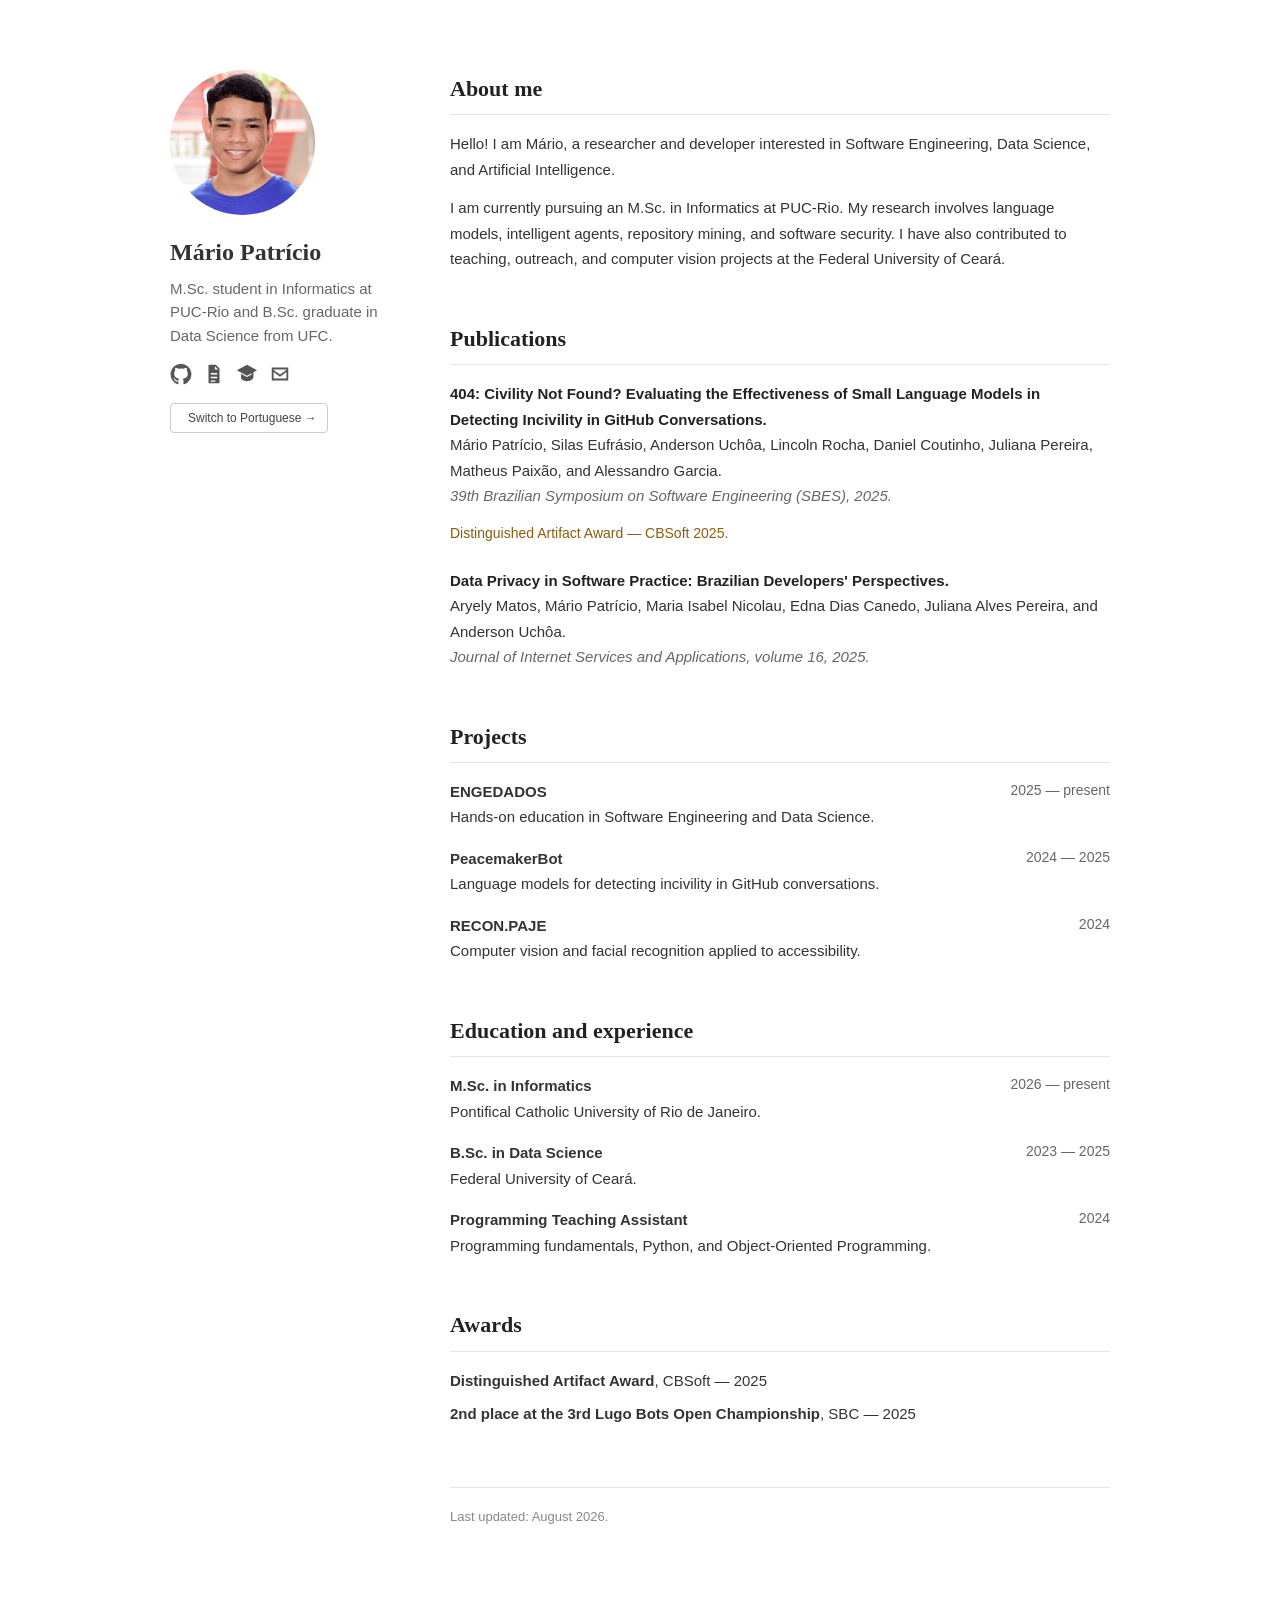
==== en/index.html @ 9e2ba88b "add personal website" ====
<!doctype html><html lang="en"><head><meta charset="UTF-8"><meta name="viewport" content="width=device-width,initial-scale=1"><meta name="description" content="Academic page of Mário Patrício — Software Engineering, Data Science, and Artificial Intelligence."><meta property="og:title" content="Mário Patrício"><meta property="og:description" content="Research in Software Engineering, Data Science, and Artificial Intelligence."><meta property="og:type" content="website"><meta property="og:image" content="https://avatars.githubusercontent.com/u/122322631?v=4"><title>Mário Patrício</title><link rel="stylesheet" href="../styles.css"></head><body>
<a class="skip-link" href="#content">Skip to content</a><div class="page"><aside class="profile"><img src="https://avatars.githubusercontent.com/u/122322631?v=4" alt="Mário Patrício"><h1>Mário Patrício</h1><p>M.Sc. student in Informatics at PUC-Rio and B.Sc. graduate in Data Science from UFC.</p>
<nav class="social-links" aria-label="Contact and profiles"><a href="https://github.com/MarioJOP" target="_blank" rel="noreferrer" title="GitHub" aria-label="GitHub"><svg viewBox="0 0 24 24" aria-hidden="true"><path d="M12 .7a11.5 11.5 0 0 0-3.6 22.4c.6.1.8-.2.8-.6v-2.2c-3.3.7-4-1.4-4-1.4-.5-1.4-1.3-1.7-1.3-1.7-1.1-.7.1-.7.1-.7 1.2.1 1.8 1.2 1.8 1.2 1.1 1.8 2.8 1.3 3.5 1 .1-.8.4-1.3.8-1.6-2.7-.3-5.5-1.3-5.5-5.7 0-1.3.5-2.3 1.2-3.1-.1-.3-.5-1.6.1-3.1 0 0 1-.3 3.2 1.2a11 11 0 0 1 5.8 0c2.2-1.5 3.2-1.2 3.2-1.2.6 1.5.2 2.8.1 3.1.8.8 1.2 1.8 1.2 3.1 0 4.4-2.8 5.4-5.5 5.7.4.4.8 1.1.8 2.2v3.2c0 .4.2.7.8.6A11.5 11.5 0 0 0 12 .7Z"/></svg></a><a href="http://lattes.cnpq.br/2227344571389690" target="_blank" rel="noreferrer" title="Lattes CV" aria-label="Lattes CV"><svg viewBox="0 0 24 24" aria-hidden="true"><path d="M6 2h8l4 4v16H6V2Zm7 1.5V7h3.5L13 3.5ZM8.5 11v1.5h7V11h-7Zm0 4v1.5h7V15h-7Zm0 4v1.5h5V19h-5Z"/></svg></a><a href="https://scholar.google.com.br/citations?user=o0-w3YAAAAAJ&amp;hl=en" target="_blank" rel="noreferrer" title="Google Scholar" aria-label="Google Scholar"><svg viewBox="0 0 24 24" aria-hidden="true"><path d="m12 2 11 6-4 2.2V16h-2v-4.7L12 14 1 8l11-6Zm-6.5 9.8L12 15.3l6.5-3.5V17c-1.7 2-3.9 3-6.5 3s-4.8-1-6.5-3v-5.2Z"/></svg></a><a href="mailto:mariopatricio599@gmail.com" title="Email" aria-label="Send email"><svg viewBox="0 0 24 24" aria-hidden="true"><path d="M3 5h18v14H3V5Zm2 2v.5l7 5 7-5V7H5Zm14 10V9.9l-7 5-7-5V17h14Z"/></svg></a></nav><a class="language" href="../index.html" lang="pt-BR">Versão em português</a></aside>
<main id="content"><section><h2>About me</h2><p>Hello! I am Mário, a researcher and developer interested in Software Engineering, Data Science, and Artificial Intelligence.</p><p>I am currently pursuing an M.Sc. in Informatics at PUC-Rio. My research involves language models, intelligent agents, repository mining, and software security. I have also contributed to teaching, outreach, and computer vision projects at the Federal University of Ceará.</p></section>
<section><h2>Publications</h2><article class="item"><p><strong>404: Civility Not Found? Evaluating the Effectiveness of Small Language Models in Detecting Incivility in GitHub Conversations.</strong><br>Mário Patrício, Silas Eufrásio, Anderson Uchôa, Lincoln Rocha, Daniel Coutinho, Juliana Pereira, Matheus Paixão, and Alessandro Garcia.<br><em>39th Brazilian Symposium on Software Engineering (SBES), 2025.</em></p><p class="note">Distinguished Artifact Award — CBSoft 2025.</p></article><article class="item"><p><strong>Data Privacy in Software Practice: Brazilian Developers' Perspectives.</strong><br>Aryely Matos, Mário Patrício, Maria Isabel Nicolau, Edna Dias Canedo, Juliana Alves Pereira, and Anderson Uchôa.<br><em>Journal of Internet Services and Applications, volume 16, 2025.</em></p></article></section>
<section><h2>Projects</h2><ul class="entries"><li><strong>ENGEDADOS</strong> <span>2025 — present</span><br>Hands-on education in Software Engineering and Data Science.</li><li><strong>PeacemakerBot</strong> <span>2024 — 2025</span><br>Language models for detecting incivility in GitHub conversations.</li><li><strong>RECON.PAJE</strong> <span>2024</span><br>Computer vision and facial recognition applied to accessibility.</li></ul></section>
<section><h2>Education and experience</h2><ul class="entries"><li><strong>M.Sc. in Informatics</strong> <span>2026 — present</span><br>Pontifical Catholic University of Rio de Janeiro.</li><li><strong>B.Sc. in Data Science</strong> <span>2023 — 2025</span><br>Federal University of Ceará.</li><li><strong>Programming Teaching Assistant</strong> <span>2024</span><br>Programming fundamentals, Python, and Object-Oriented Programming.</li></ul></section><section><h2>Awards</h2><ul class="entries compact"><li><strong>Distinguished Artifact Award</strong>, CBSoft — 2025</li><li><strong>2nd place at the 3rd Lugo Bots Open Championship</strong>, SBC — 2025</li></ul></section><footer>Last updated: August 2026.</footer></main></div></body></html>
---- styles.css ----
:root{--text:#333;--muted:#666;--line:#e5e5e5;--link:#276999}*{box-sizing:border-box}body{margin:0;background:#fff;color:var(--text);font-family:-apple-system,BlinkMacSystemFont,"Segoe UI",Arial,sans-serif;font-size:15px;line-height:1.7}a{color:var(--link);text-decoration:none}a:hover{text-decoration:underline}.skip-link{position:absolute;left:-9999px}.skip-link:focus{left:1rem;top:1rem;background:#fff;padding:.5rem}.page{width:min(940px,calc(100% - 40px));margin:70px auto;display:grid;grid-template-columns:210px 1fr;gap:70px;align-items:start}.profile{position:sticky;top:50px}.profile>img{content:url("data/JER_8823_corte.jpg");display:block;width:145px;height:145px;border-radius:50%;object-fit:cover;margin-bottom:22px}.profile h1{margin:0 0 10px;font-family:Georgia,"Times New Roman",serif;font-size:24px;line-height:1.25}.profile p{color:var(--muted);line-height:1.55;margin:0 0 16px}.social-links{display:flex;align-items:center;gap:11px}.social-links a{display:inline-flex;width:22px;height:22px;color:#555}.social-links a:hover{color:var(--link);text-decoration:none}.social-links svg{width:100%;height:100%;fill:currentColor}.language{display:inline-flex;align-items:center;gap:7px;margin-top:18px;padding:7px 10px;border:1px solid #ccc;border-radius:4px;background:#fff;color:#444;font-size:0;line-height:1.2;cursor:pointer}.language::after{content:"Mudar para inglês  →";font-size:12px;font-weight:500}.language:hover{border-color:var(--link);color:var(--link);background:#f8fafb;text-decoration:none}.language:focus-visible{outline:2px solid var(--link);outline-offset:2px}html[lang="en"] .language::after{content:"Switch to Portuguese  →"}main{min-width:0}section{margin-bottom:48px}h2{margin:0 0 16px;padding-bottom:7px;border-bottom:1px solid var(--line);font-family:Georgia,"Times New Roman",serif;font-size:22px;color:#222}p{margin:0 0 13px}.item{margin-bottom:22px}.item strong{color:#222}.item em{color:var(--muted)}.note{color:#8a5c10;font-size:14px}ul{margin:0;padding-left:20px}li{margin-bottom:13px}.entries{list-style:none;padding:0}.entries li{margin-bottom:16px}.entries span{float:right;color:var(--muted);font-size:14px}.entries.compact li{margin-bottom:8px}footer{margin-top:60px;padding-top:18px;border-top:1px solid var(--line);color:#888;font-size:13px}@media(max-width:700px){.page{margin:35px auto;grid-template-columns:1fr;gap:45px}.profile{position:static}.profile>img{width:120px;height:120px}}@media(max-width:430px){.page{width:min(100% - 28px,940px)}.entries span{float:none;display:block}}
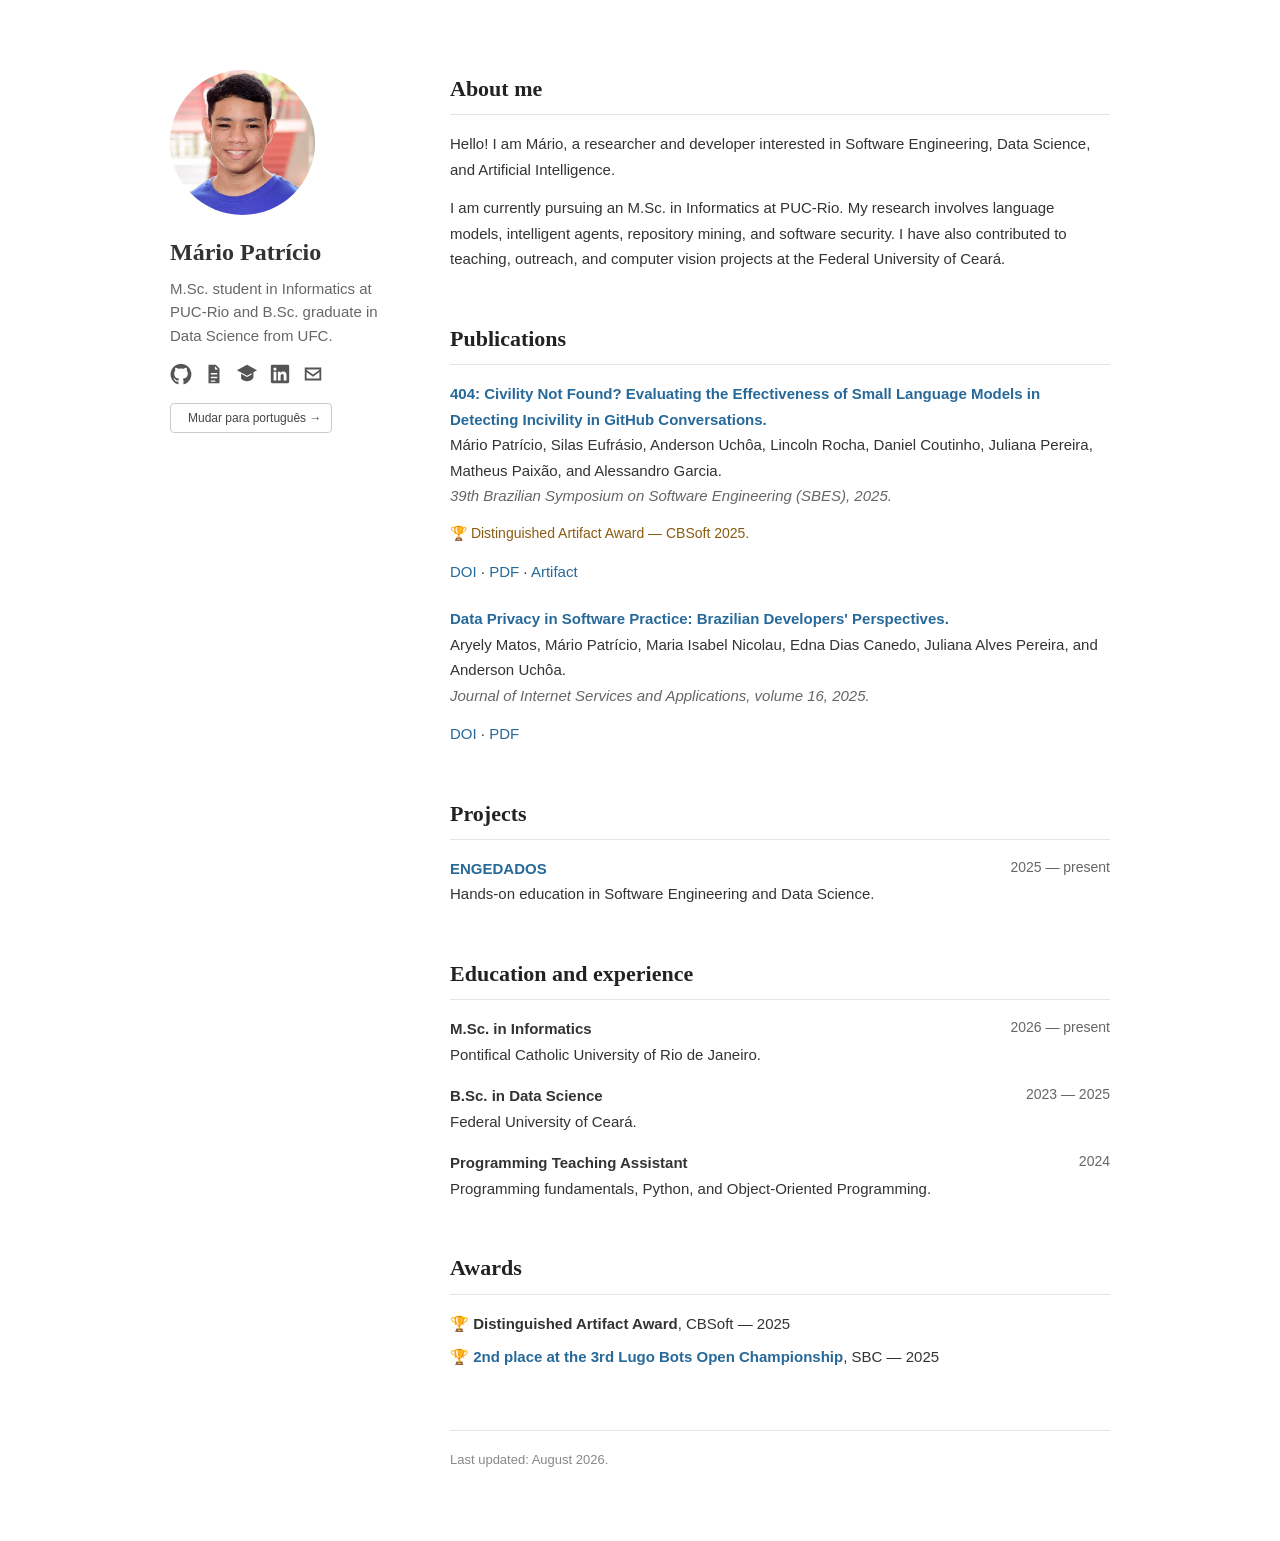
==== commit e708ef66: "Add LinkedIn profile link Co-Authored-By: Claude Opus 5 <noreply@anthropic.com>" ====
--- a/en/index.html
+++ b/en/index.html
@@ -1,7 +1,7 @@
 <!doctype html><html lang="en"><head><meta charset="UTF-8"><meta name="viewport" content="width=device-width,initial-scale=1"><meta name="description" content="Academic page of Mário Patrício — Software Engineering, Data Science, and Artificial Intelligence."><meta property="og:title" content="Mário Patrício"><meta property="og:description" content="Research in Software Engineering, Data Science, and Artificial Intelligence."><meta property="og:type" content="website"><meta property="og:image" content="https://avatars.githubusercontent.com/u/122322631?v=4"><title>Mário Patrício</title><link rel="stylesheet" href="../styles.css"></head><body>
 <a class="skip-link" href="#content">Skip to content</a><div class="page"><aside class="profile"><img src="https://avatars.githubusercontent.com/u/122322631?v=4" alt="Mário Patrício"><h1>Mário Patrício</h1><p>M.Sc. student in Informatics at PUC-Rio and B.Sc. graduate in Data Science from UFC.</p>
-<nav class="social-links" aria-label="Contact and profiles"><a href="https://github.com/MarioJOP" target="_blank" rel="noreferrer" title="GitHub" aria-label="GitHub"><svg viewBox="0 0 24 24" aria-hidden="true"><path d="M12 .7a11.5 11.5 0 0 0-3.6 22.4c.6.1.8-.2.8-.6v-2.2c-3.3.7-4-1.4-4-1.4-.5-1.4-1.3-1.7-1.3-1.7-1.1-.7.1-.7.1-.7 1.2.1 1.8 1.2 1.8 1.2 1.1 1.8 2.8 1.3 3.5 1 .1-.8.4-1.3.8-1.6-2.7-.3-5.5-1.3-5.5-5.7 0-1.3.5-2.3 1.2-3.1-.1-.3-.5-1.6.1-3.1 0 0 1-.3 3.2 1.2a11 11 0 0 1 5.8 0c2.2-1.5 3.2-1.2 3.2-1.2.6 1.5.2 2.8.1 3.1.8.8 1.2 1.8 1.2 3.1 0 4.4-2.8 5.4-5.5 5.7.4.4.8 1.1.8 2.2v3.2c0 .4.2.7.8.6A11.5 11.5 0 0 0 12 .7Z"/></svg></a><a href="http://lattes.cnpq.br/2227344571389690" target="_blank" rel="noreferrer" title="Lattes CV" aria-label="Lattes CV"><svg viewBox="0 0 24 24" aria-hidden="true"><path d="M6 2h8l4 4v16H6V2Zm7 1.5V7h3.5L13 3.5ZM8.5 11v1.5h7V11h-7Zm0 4v1.5h7V15h-7Zm0 4v1.5h5V19h-5Z"/></svg></a><a href="https://scholar.google.com.br/citations?user=o0-w3YAAAAAJ&amp;hl=en" target="_blank" rel="noreferrer" title="Google Scholar" aria-label="Google Scholar"><svg viewBox="0 0 24 24" aria-hidden="true"><path d="m12 2 11 6-4 2.2V16h-2v-4.7L12 14 1 8l11-6Zm-6.5 9.8L12 15.3l6.5-3.5V17c-1.7 2-3.9 3-6.5 3s-4.8-1-6.5-3v-5.2Z"/></svg></a><a href="mailto:mariopatricio599@gmail.com" title="Email" aria-label="Send email"><svg viewBox="0 0 24 24" aria-hidden="true"><path d="M3 5h18v14H3V5Zm2 2v.5l7 5 7-5V7H5Zm14 10V9.9l-7 5-7-5V17h14Z"/></svg></a></nav><a class="language" href="../index.html" lang="pt-BR">Versão em português</a></aside>
+<nav class="social-links" aria-label="Contact and profiles"><a href="https://github.com/MarioJOP" target="_blank" rel="noreferrer" title="GitHub" aria-label="GitHub"><svg viewBox="0 0 24 24" aria-hidden="true"><path d="M12 .7a11.5 11.5 0 0 0-3.6 22.4c.6.1.8-.2.8-.6v-2.2c-3.3.7-4-1.4-4-1.4-.5-1.4-1.3-1.7-1.3-1.7-1.1-.7.1-.7.1-.7 1.2.1 1.8 1.2 1.8 1.2 1.1 1.8 2.8 1.3 3.5 1 .1-.8.4-1.3.8-1.6-2.7-.3-5.5-1.3-5.5-5.7 0-1.3.5-2.3 1.2-3.1-.1-.3-.5-1.6.1-3.1 0 0 1-.3 3.2 1.2a11 11 0 0 1 5.8 0c2.2-1.5 3.2-1.2 3.2-1.2.6 1.5.2 2.8.1 3.1.8.8 1.2 1.8 1.2 3.1 0 4.4-2.8 5.4-5.5 5.7.4.4.8 1.1.8 2.2v3.2c0 .4.2.7.8.6A11.5 11.5 0 0 0 12 .7Z"/></svg></a><a href="http://lattes.cnpq.br/2227344571389690" target="_blank" rel="noreferrer" title="Lattes CV" aria-label="Lattes CV"><svg viewBox="0 0 24 24" aria-hidden="true"><path d="M6 2h8l4 4v16H6V2Zm7 1.5V7h3.5L13 3.5ZM8.5 11v1.5h7V11h-7Zm0 4v1.5h7V15h-7Zm0 4v1.5h5V19h-5Z"/></svg></a><a href="https://scholar.google.com.br/citations?user=o0-w3YAAAAAJ&amp;hl=en" target="_blank" rel="noreferrer" title="Google Scholar" aria-label="Google Scholar"><svg viewBox="0 0 24 24" aria-hidden="true"><path d="m12 2 11 6-4 2.2V16h-2v-4.7L12 14 1 8l11-6Zm-6.5 9.8L12 15.3l6.5-3.5V17c-1.7 2-3.9 3-6.5 3s-4.8-1-6.5-3v-5.2Z"/></svg></a><a href="https://www.linkedin.com/in/marioopj47852/" target="_blank" rel="noreferrer" title="LinkedIn" aria-label="LinkedIn"><svg viewBox="0 0 24 24" aria-hidden="true"><path d="M20.4 2H3.6A1.6 1.6 0 0 0 2 3.6v16.8A1.6 1.6 0 0 0 3.6 22h16.8a1.6 1.6 0 0 0 1.6-1.6V3.6A1.6 1.6 0 0 0 20.4 2ZM8 19H5V9.5h3V19ZM6.5 8.2a1.7 1.7 0 1 1 0-3.4 1.7 1.7 0 0 1 0 3.4ZM19 19h-3v-4.6c0-1.1 0-2.5-1.5-2.5S12.7 13 12.7 14.3V19h-3V9.5h2.9v1.3h.1a3.2 3.2 0 0 1 2.8-1.5c3 0 3.6 2 3.6 4.5V19Z"/></svg></a><a href="mailto:mariopatricio599@gmail.com" title="Email" aria-label="Send email"><svg viewBox="0 0 24 24" aria-hidden="true"><path d="M3 5h18v14H3V5Zm2 2v.5l7 5 7-5V7H5Zm14 10V9.9l-7 5-7-5V17h14Z"/></svg></a></nav><a class="language" href="../index.html" lang="pt-BR">Versão em português</a></aside>
 <main id="content"><section><h2>About me</h2><p>Hello! I am Mário, a researcher and developer interested in Software Engineering, Data Science, and Artificial Intelligence.</p><p>I am currently pursuing an M.Sc. in Informatics at PUC-Rio. My research involves language models, intelligent agents, repository mining, and software security. I have also contributed to teaching, outreach, and computer vision projects at the Federal University of Ceará.</p></section>
-<section><h2>Publications</h2><article class="item"><p><strong>404: Civility Not Found? Evaluating the Effectiveness of Small Language Models in Detecting Incivility in GitHub Conversations.</strong><br>Mário Patrício, Silas Eufrásio, Anderson Uchôa, Lincoln Rocha, Daniel Coutinho, Juliana Pereira, Matheus Paixão, and Alessandro Garcia.<br><em>39th Brazilian Symposium on Software Engineering (SBES), 2025.</em></p><p class="note">Distinguished Artifact Award — CBSoft 2025.</p></article><article class="item"><p><strong>Data Privacy in Software Practice: Brazilian Developers' Perspectives.</strong><br>Aryely Matos, Mário Patrício, Maria Isabel Nicolau, Edna Dias Canedo, Juliana Alves Pereira, and Anderson Uchôa.<br><em>Journal of Internet Services and Applications, volume 16, 2025.</em></p></article></section>
-<section><h2>Projects</h2><ul class="entries"><li><strong>ENGEDADOS</strong> <span>2025 — present</span><br>Hands-on education in Software Engineering and Data Science.</li><li><strong>PeacemakerBot</strong> <span>2024 — 2025</span><br>Language models for detecting incivility in GitHub conversations.</li><li><strong>RECON.PAJE</strong> <span>2024</span><br>Computer vision and facial recognition applied to accessibility.</li></ul></section>
-<section><h2>Education and experience</h2><ul class="entries"><li><strong>M.Sc. in Informatics</strong> <span>2026 — present</span><br>Pontifical Catholic University of Rio de Janeiro.</li><li><strong>B.Sc. in Data Science</strong> <span>2023 — 2025</span><br>Federal University of Ceará.</li><li><strong>Programming Teaching Assistant</strong> <span>2024</span><br>Programming fundamentals, Python, and Object-Oriented Programming.</li></ul></section><section><h2>Awards</h2><ul class="entries compact"><li><strong>Distinguished Artifact Award</strong>, CBSoft — 2025</li><li><strong>2nd place at the 3rd Lugo Bots Open Championship</strong>, SBC — 2025</li></ul></section><footer>Last updated: August 2026.</footer></main></div></body></html>
+<section><h2>Publications</h2><article class="item"><p><strong><a href="https://doi.org/10.5753/sbes.2025.9933" target="_blank" rel="noreferrer">404: Civility Not Found? Evaluating the Effectiveness of Small Language Models in Detecting Incivility in GitHub Conversations.</a></strong><br>Mário Patrício, Silas Eufrásio, Anderson Uchôa, Lincoln Rocha, Daniel Coutinho, Juliana Pereira, Matheus Paixão, and Alessandro Garcia.<br><em>39th Brazilian Symposium on Software Engineering (SBES), 2025.</em></p><p class="note">🏆 Distinguished Artifact Award — CBSoft 2025.</p><p class="links"><a href="https://doi.org/10.5753/sbes.2025.9933" target="_blank" rel="noreferrer">DOI</a> · <a href="https://sol.sbc.org.br/index.php/sbes/article/download/37008/36793" target="_blank" rel="noreferrer">PDF</a> · <a href="https://doi.org/10.5281/zenodo.16998718" target="_blank" rel="noreferrer">Artifact</a></p></article><article class="item"><p><strong><a href="https://doi.org/10.5753/jisa.2025.5302" target="_blank" rel="noreferrer">Data Privacy in Software Practice: Brazilian Developers' Perspectives.</a></strong><br>Aryely Matos, Mário Patrício, Maria Isabel Nicolau, Edna Dias Canedo, Juliana Alves Pereira, and Anderson Uchôa.<br><em>Journal of Internet Services and Applications, volume 16, 2025.</em></p><p class="links"><a href="https://doi.org/10.5753/jisa.2025.5302" target="_blank" rel="noreferrer">DOI</a> · <a href="https://journals-sol.sbc.org.br/index.php/jisa/article/download/5302/3267" target="_blank" rel="noreferrer">PDF</a></p></article></section>
+<section><h2>Projects</h2><ul class="entries"><li><strong><a href="https://github.com/ENGEDADOS" target="_blank" rel="noreferrer">ENGEDADOS</a></strong> <span>2025 — present</span><br>Hands-on education in Software Engineering and Data Science.</li></ul></section>
+<section><h2>Education and experience</h2><ul class="entries"><li><strong>M.Sc. in Informatics</strong> <span>2026 — present</span><br>Pontifical Catholic University of Rio de Janeiro.</li><li><strong>B.Sc. in Data Science</strong> <span>2023 — 2025</span><br>Federal University of Ceará.</li><li><strong>Programming Teaching Assistant</strong> <span>2024</span><br>Programming fundamentals, Python, and Object-Oriented Programming.</li></ul></section><section><h2>Awards</h2><ul class="entries compact"><li>🏆 <strong>Distinguished Artifact Award</strong>, CBSoft — 2025</li><li>🏆 <strong><a href="https://lugobots.ai/tournaments/2025/open/results" target="_blank" rel="noreferrer">2nd place at the 3rd Lugo Bots Open Championship</a></strong>, SBC — 2025</li></ul></section><footer>Last updated: August 2026.</footer></main></div></body></html>
--- a/styles.css
+++ b/styles.css
@@ -1 +1 @@
-:root{--text:#333;--muted:#666;--line:#e5e5e5;--link:#276999}*{box-sizing:border-box}body{margin:0;background:#fff;color:var(--text);font-family:-apple-system,BlinkMacSystemFont,"Segoe UI",Arial,sans-serif;font-size:15px;line-height:1.7}a{color:var(--link);text-decoration:none}a:hover{text-decoration:underline}.skip-link{position:absolute;left:-9999px}.skip-link:focus{left:1rem;top:1rem;background:#fff;padding:.5rem}.page{width:min(940px,calc(100% - 40px));margin:70px auto;display:grid;grid-template-columns:210px 1fr;gap:70px;align-items:start}.profile{position:sticky;top:50px}.profile>img{content:url("data/JER_8823_corte.jpg");display:block;width:145px;height:145px;border-radius:50%;object-fit:cover;margin-bottom:22px}.profile h1{margin:0 0 10px;font-family:Georgia,"Times New Roman",serif;font-size:24px;line-height:1.25}.profile p{color:var(--muted);line-height:1.55;margin:0 0 16px}.social-links{display:flex;align-items:center;gap:11px}.social-links a{display:inline-flex;width:22px;height:22px;color:#555}.social-links a:hover{color:var(--link);text-decoration:none}.social-links svg{width:100%;height:100%;fill:currentColor}.language{display:inline-flex;align-items:center;gap:7px;margin-top:18px;padding:7px 10px;border:1px solid #ccc;border-radius:4px;background:#fff;color:#444;font-size:0;line-height:1.2;cursor:pointer}.language::after{content:"Mudar para inglês  →";font-size:12px;font-weight:500}.language:hover{border-color:var(--link);color:var(--link);background:#f8fafb;text-decoration:none}.language:focus-visible{outline:2px solid var(--link);outline-offset:2px}html[lang="en"] .language::after{content:"Switch to Portuguese  →"}main{min-width:0}section{margin-bottom:48px}h2{margin:0 0 16px;padding-bottom:7px;border-bottom:1px solid var(--line);font-family:Georgia,"Times New Roman",serif;font-size:22px;color:#222}p{margin:0 0 13px}.item{margin-bottom:22px}.item strong{color:#222}.item em{color:var(--muted)}.note{color:#8a5c10;font-size:14px}ul{margin:0;padding-left:20px}li{margin-bottom:13px}.entries{list-style:none;padding:0}.entries li{margin-bottom:16px}.entries span{float:right;color:var(--muted);font-size:14px}.entries.compact li{margin-bottom:8px}footer{margin-top:60px;padding-top:18px;border-top:1px solid var(--line);color:#888;font-size:13px}@media(max-width:700px){.page{margin:35px auto;grid-template-columns:1fr;gap:45px}.profile{position:static}.profile>img{width:120px;height:120px}}@media(max-width:430px){.page{width:min(100% - 28px,940px)}.entries span{float:none;display:block}}
+:root{--text:#333;--muted:#666;--line:#e5e5e5;--link:#276999}*{box-sizing:border-box}body{margin:0;background:#fff;color:var(--text);font-family:-apple-system,BlinkMacSystemFont,"Segoe UI",Arial,sans-serif;font-size:15px;line-height:1.7}a{color:var(--link);text-decoration:none}a:hover{text-decoration:underline}.skip-link{position:absolute;left:-9999px}.skip-link:focus{left:1rem;top:1rem;background:#fff;padding:.5rem}.page{width:min(940px,calc(100% - 40px));margin:70px auto;display:grid;grid-template-columns:210px 1fr;gap:70px;align-items:start}.profile{position:sticky;top:50px}.profile>img{content:url("data/JER_8823_corte.jpg");display:block;width:145px;height:145px;border-radius:50%;object-fit:cover;margin-bottom:22px}.profile h1{margin:0 0 10px;font-family:Georgia,"Times New Roman",serif;font-size:24px;line-height:1.25}.profile p{color:var(--muted);line-height:1.55;margin:0 0 16px}.social-links{display:flex;align-items:center;gap:11px}.social-links a{display:inline-flex;width:22px;height:22px;color:#555}.social-links a:hover{color:var(--link);text-decoration:none}.social-links svg{width:100%;height:100%;fill:currentColor}.language{display:inline-flex;align-items:center;gap:7px;margin-top:18px;padding:7px 10px;border:1px solid #ccc;border-radius:4px;background:#fff;color:#444;font-size:0;line-height:1.2;cursor:pointer}.language::after{content:"Switch to English  →";font-size:12px;font-weight:500}.language:hover{border-color:var(--link);color:var(--link);background:#f8fafb;text-decoration:none}.language:focus-visible{outline:2px solid var(--link);outline-offset:2px}html[lang="en"] .language::after{content:"Mudar para português  →"}main{min-width:0}section{margin-bottom:48px}h2{margin:0 0 16px;padding-bottom:7px;border-bottom:1px solid var(--line);font-family:Georgia,"Times New Roman",serif;font-size:22px;color:#222}p{margin:0 0 13px}.item{margin-bottom:22px}.item strong{color:#222}.item em{color:var(--muted)}.note{color:#8a5c10;font-size:14px}ul{margin:0;padding-left:20px}li{margin-bottom:13px}.entries{list-style:none;padding:0}.entries li{margin-bottom:16px}.entries span{float:right;color:var(--muted);font-size:14px}.entries.compact li{margin-bottom:8px}footer{margin-top:60px;padding-top:18px;border-top:1px solid var(--line);color:#888;font-size:13px}@media(max-width:700px){.page{margin:35px auto;grid-template-columns:1fr;gap:45px}.profile{position:static}.profile>img{width:120px;height:120px}}@media(max-width:430px){.page{width:min(100% - 28px,940px)}.entries span{float:none;display:block}}
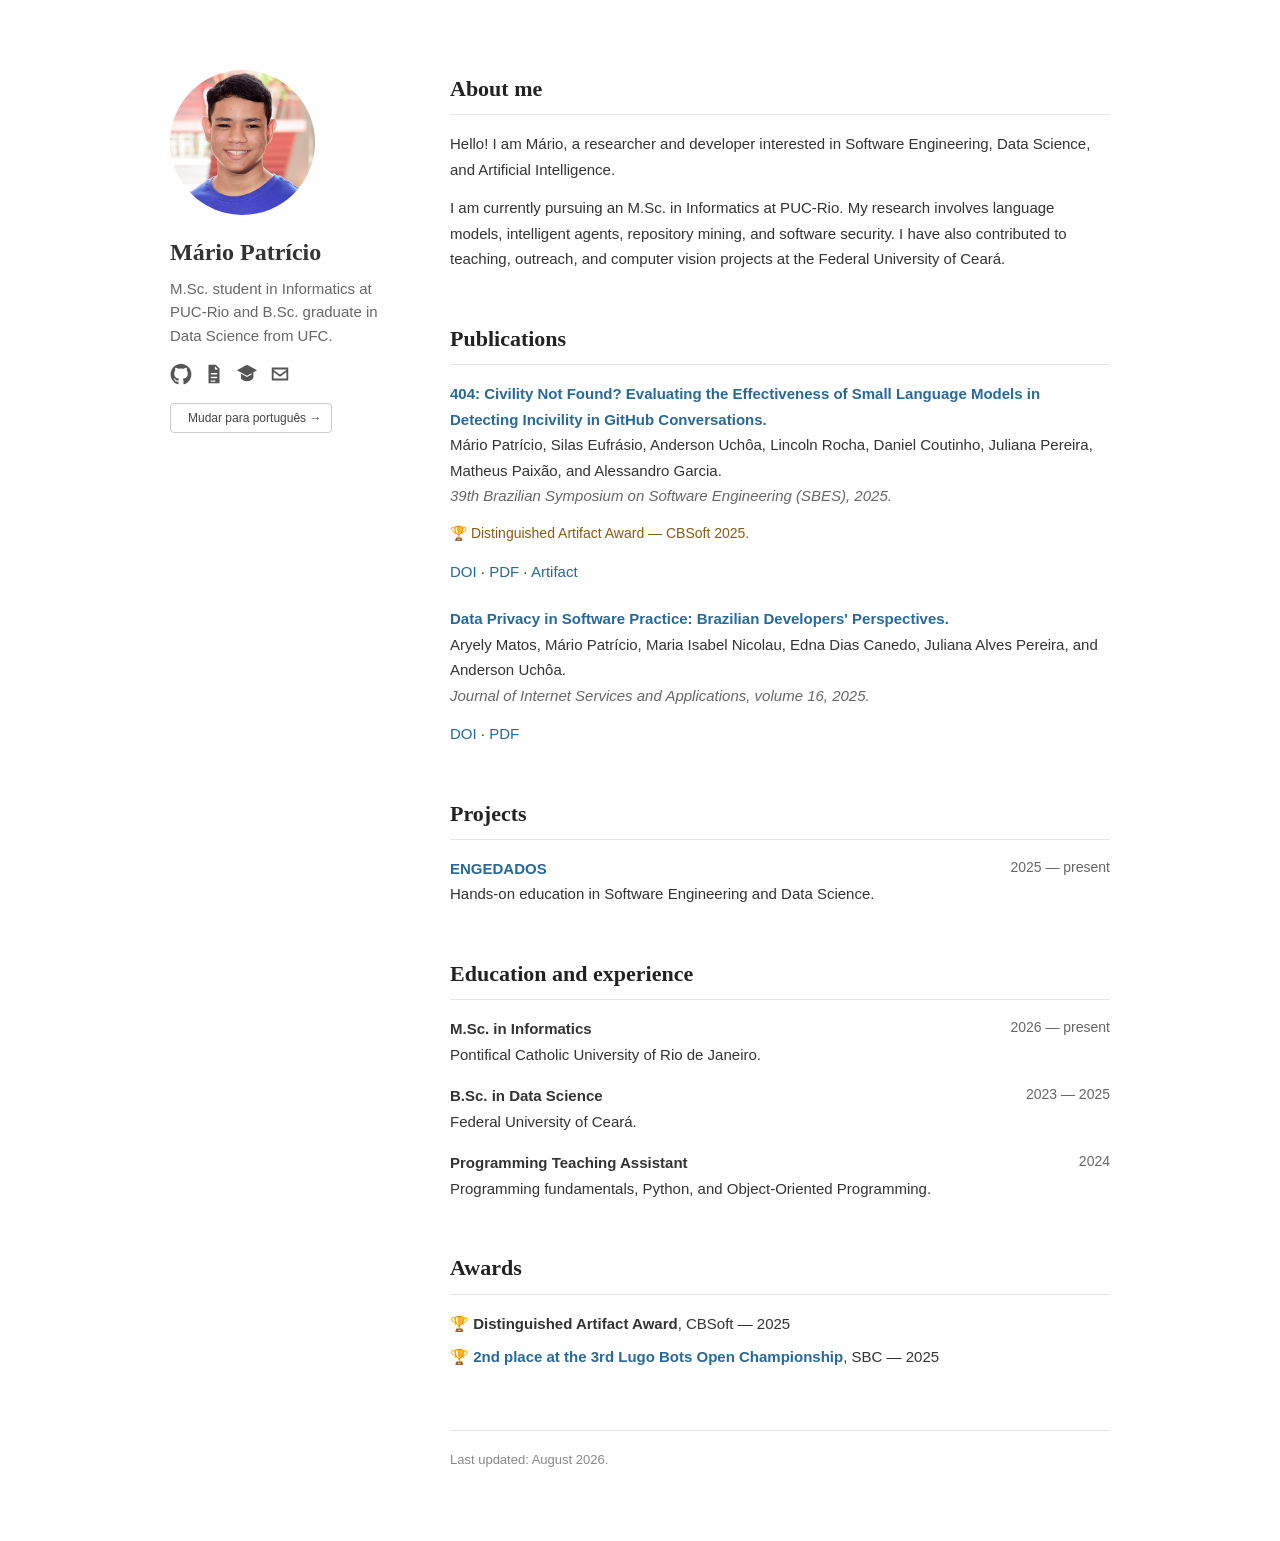
==== commit 938ffda1: "Add trophy emoji to awards Co-Authored-By: Claude Opus 5 <noreply@anthropic.com>" ====
--- a/en/index.html
+++ b/en/index.html
@@ -1,6 +1,6 @@
 <!doctype html><html lang="en"><head><meta charset="UTF-8"><meta name="viewport" content="width=device-width,initial-scale=1"><meta name="description" content="Academic page of Mário Patrício — Software Engineering, Data Science, and Artificial Intelligence."><meta property="og:title" content="Mário Patrício"><meta property="og:description" content="Research in Software Engineering, Data Science, and Artificial Intelligence."><meta property="og:type" content="website"><meta property="og:image" content="https://avatars.githubusercontent.com/u/122322631?v=4"><title>Mário Patrício</title><link rel="stylesheet" href="../styles.css"></head><body>
 <a class="skip-link" href="#content">Skip to content</a><div class="page"><aside class="profile"><img src="https://avatars.githubusercontent.com/u/122322631?v=4" alt="Mário Patrício"><h1>Mário Patrício</h1><p>M.Sc. student in Informatics at PUC-Rio and B.Sc. graduate in Data Science from UFC.</p>
-<nav class="social-links" aria-label="Contact and profiles"><a href="https://github.com/MarioJOP" target="_blank" rel="noreferrer" title="GitHub" aria-label="GitHub"><svg viewBox="0 0 24 24" aria-hidden="true"><path d="M12 .7a11.5 11.5 0 0 0-3.6 22.4c.6.1.8-.2.8-.6v-2.2c-3.3.7-4-1.4-4-1.4-.5-1.4-1.3-1.7-1.3-1.7-1.1-.7.1-.7.1-.7 1.2.1 1.8 1.2 1.8 1.2 1.1 1.8 2.8 1.3 3.5 1 .1-.8.4-1.3.8-1.6-2.7-.3-5.5-1.3-5.5-5.7 0-1.3.5-2.3 1.2-3.1-.1-.3-.5-1.6.1-3.1 0 0 1-.3 3.2 1.2a11 11 0 0 1 5.8 0c2.2-1.5 3.2-1.2 3.2-1.2.6 1.5.2 2.8.1 3.1.8.8 1.2 1.8 1.2 3.1 0 4.4-2.8 5.4-5.5 5.7.4.4.8 1.1.8 2.2v3.2c0 .4.2.7.8.6A11.5 11.5 0 0 0 12 .7Z"/></svg></a><a href="http://lattes.cnpq.br/2227344571389690" target="_blank" rel="noreferrer" title="Lattes CV" aria-label="Lattes CV"><svg viewBox="0 0 24 24" aria-hidden="true"><path d="M6 2h8l4 4v16H6V2Zm7 1.5V7h3.5L13 3.5ZM8.5 11v1.5h7V11h-7Zm0 4v1.5h7V15h-7Zm0 4v1.5h5V19h-5Z"/></svg></a><a href="https://scholar.google.com.br/citations?user=o0-w3YAAAAAJ&amp;hl=en" target="_blank" rel="noreferrer" title="Google Scholar" aria-label="Google Scholar"><svg viewBox="0 0 24 24" aria-hidden="true"><path d="m12 2 11 6-4 2.2V16h-2v-4.7L12 14 1 8l11-6Zm-6.5 9.8L12 15.3l6.5-3.5V17c-1.7 2-3.9 3-6.5 3s-4.8-1-6.5-3v-5.2Z"/></svg></a><a href="https://www.linkedin.com/in/marioopj47852/" target="_blank" rel="noreferrer" title="LinkedIn" aria-label="LinkedIn"><svg viewBox="0 0 24 24" aria-hidden="true"><path d="M20.4 2H3.6A1.6 1.6 0 0 0 2 3.6v16.8A1.6 1.6 0 0 0 3.6 22h16.8a1.6 1.6 0 0 0 1.6-1.6V3.6A1.6 1.6 0 0 0 20.4 2ZM8 19H5V9.5h3V19ZM6.5 8.2a1.7 1.7 0 1 1 0-3.4 1.7 1.7 0 0 1 0 3.4ZM19 19h-3v-4.6c0-1.1 0-2.5-1.5-2.5S12.7 13 12.7 14.3V19h-3V9.5h2.9v1.3h.1a3.2 3.2 0 0 1 2.8-1.5c3 0 3.6 2 3.6 4.5V19Z"/></svg></a><a href="mailto:mariopatricio599@gmail.com" title="Email" aria-label="Send email"><svg viewBox="0 0 24 24" aria-hidden="true"><path d="M3 5h18v14H3V5Zm2 2v.5l7 5 7-5V7H5Zm14 10V9.9l-7 5-7-5V17h14Z"/></svg></a></nav><a class="language" href="../index.html" lang="pt-BR">Versão em português</a></aside>
+<nav class="social-links" aria-label="Contact and profiles"><a href="https://github.com/MarioJOP" target="_blank" rel="noreferrer" title="GitHub" aria-label="GitHub"><svg viewBox="0 0 24 24" aria-hidden="true"><path d="M12 .7a11.5 11.5 0 0 0-3.6 22.4c.6.1.8-.2.8-.6v-2.2c-3.3.7-4-1.4-4-1.4-.5-1.4-1.3-1.7-1.3-1.7-1.1-.7.1-.7.1-.7 1.2.1 1.8 1.2 1.8 1.2 1.1 1.8 2.8 1.3 3.5 1 .1-.8.4-1.3.8-1.6-2.7-.3-5.5-1.3-5.5-5.7 0-1.3.5-2.3 1.2-3.1-.1-.3-.5-1.6.1-3.1 0 0 1-.3 3.2 1.2a11 11 0 0 1 5.8 0c2.2-1.5 3.2-1.2 3.2-1.2.6 1.5.2 2.8.1 3.1.8.8 1.2 1.8 1.2 3.1 0 4.4-2.8 5.4-5.5 5.7.4.4.8 1.1.8 2.2v3.2c0 .4.2.7.8.6A11.5 11.5 0 0 0 12 .7Z"/></svg></a><a href="http://lattes.cnpq.br/2227344571389690" target="_blank" rel="noreferrer" title="Lattes CV" aria-label="Lattes CV"><svg viewBox="0 0 24 24" aria-hidden="true"><path d="M6 2h8l4 4v16H6V2Zm7 1.5V7h3.5L13 3.5ZM8.5 11v1.5h7V11h-7Zm0 4v1.5h7V15h-7Zm0 4v1.5h5V19h-5Z"/></svg></a><a href="https://scholar.google.com.br/citations?user=o0-w3YAAAAAJ&amp;hl=en" target="_blank" rel="noreferrer" title="Google Scholar" aria-label="Google Scholar"><svg viewBox="0 0 24 24" aria-hidden="true"><path d="m12 2 11 6-4 2.2V16h-2v-4.7L12 14 1 8l11-6Zm-6.5 9.8L12 15.3l6.5-3.5V17c-1.7 2-3.9 3-6.5 3s-4.8-1-6.5-3v-5.2Z"/></svg></a><a href="mailto:mariopatricio599@gmail.com" title="Email" aria-label="Send email"><svg viewBox="0 0 24 24" aria-hidden="true"><path d="M3 5h18v14H3V5Zm2 2v.5l7 5 7-5V7H5Zm14 10V9.9l-7 5-7-5V17h14Z"/></svg></a></nav><a class="language" href="../index.html" lang="pt-BR">Versão em português</a></aside>
 <main id="content"><section><h2>About me</h2><p>Hello! I am Mário, a researcher and developer interested in Software Engineering, Data Science, and Artificial Intelligence.</p><p>I am currently pursuing an M.Sc. in Informatics at PUC-Rio. My research involves language models, intelligent agents, repository mining, and software security. I have also contributed to teaching, outreach, and computer vision projects at the Federal University of Ceará.</p></section>
 <section><h2>Publications</h2><article class="item"><p><strong><a href="https://doi.org/10.5753/sbes.2025.9933" target="_blank" rel="noreferrer">404: Civility Not Found? Evaluating the Effectiveness of Small Language Models in Detecting Incivility in GitHub Conversations.</a></strong><br>Mário Patrício, Silas Eufrásio, Anderson Uchôa, Lincoln Rocha, Daniel Coutinho, Juliana Pereira, Matheus Paixão, and Alessandro Garcia.<br><em>39th Brazilian Symposium on Software Engineering (SBES), 2025.</em></p><p class="note">🏆 Distinguished Artifact Award — CBSoft 2025.</p><p class="links"><a href="https://doi.org/10.5753/sbes.2025.9933" target="_blank" rel="noreferrer">DOI</a> · <a href="https://sol.sbc.org.br/index.php/sbes/article/download/37008/36793" target="_blank" rel="noreferrer">PDF</a> · <a href="https://doi.org/10.5281/zenodo.16998718" target="_blank" rel="noreferrer">Artifact</a></p></article><article class="item"><p><strong><a href="https://doi.org/10.5753/jisa.2025.5302" target="_blank" rel="noreferrer">Data Privacy in Software Practice: Brazilian Developers' Perspectives.</a></strong><br>Aryely Matos, Mário Patrício, Maria Isabel Nicolau, Edna Dias Canedo, Juliana Alves Pereira, and Anderson Uchôa.<br><em>Journal of Internet Services and Applications, volume 16, 2025.</em></p><p class="links"><a href="https://doi.org/10.5753/jisa.2025.5302" target="_blank" rel="noreferrer">DOI</a> · <a href="https://journals-sol.sbc.org.br/index.php/jisa/article/download/5302/3267" target="_blank" rel="noreferrer">PDF</a></p></article></section>
 <section><h2>Projects</h2><ul class="entries"><li><strong><a href="https://github.com/ENGEDADOS" target="_blank" rel="noreferrer">ENGEDADOS</a></strong> <span>2025 — present</span><br>Hands-on education in Software Engineering and Data Science.</li></ul></section>
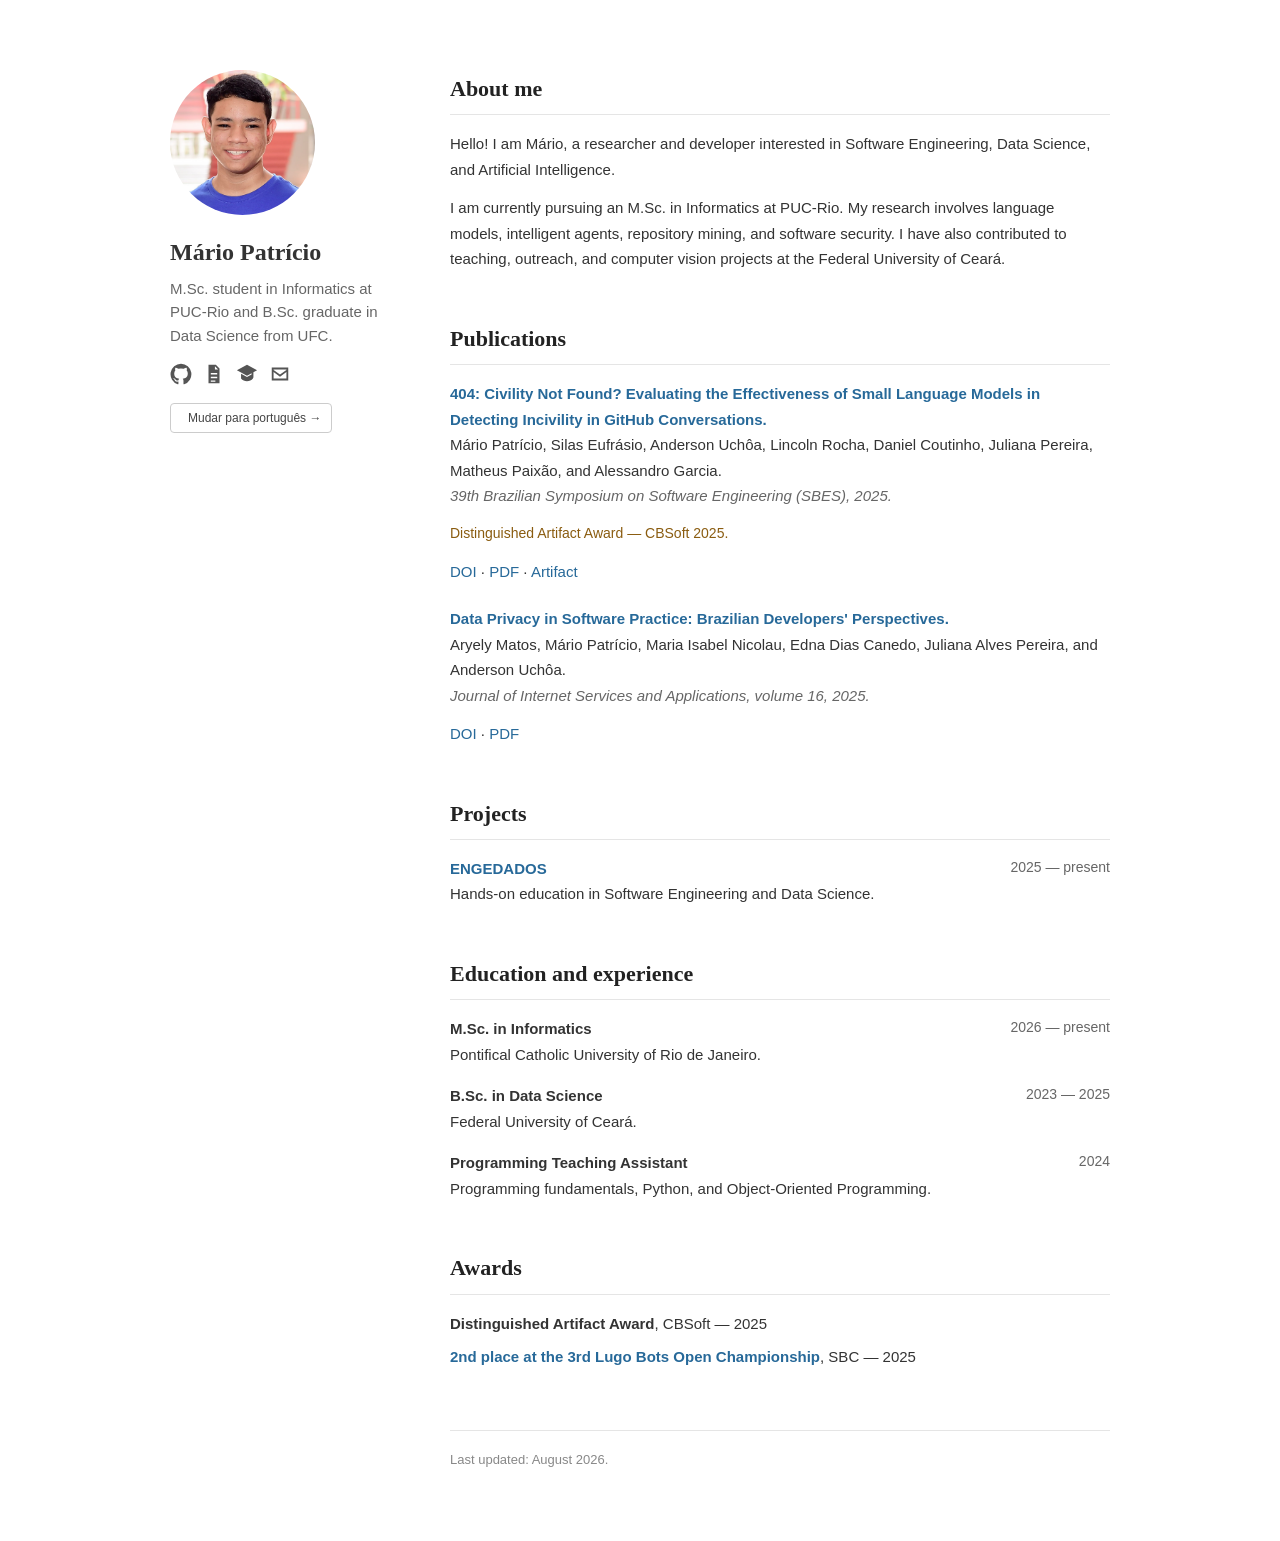
==== commit ef07fa35: "Link Lugo Bots award to tournament results Co-Authored-By: Claude Opus 5 <noreply@anthropic.com>" ====
--- a/en/index.html
+++ b/en/index.html
@@ -2,6 +2,6 @@
 <a class="skip-link" href="#content">Skip to content</a><div class="page"><aside class="profile"><img src="https://avatars.githubusercontent.com/u/122322631?v=4" alt="Mário Patrício"><h1>Mário Patrício</h1><p>M.Sc. student in Informatics at PUC-Rio and B.Sc. graduate in Data Science from UFC.</p>
 <nav class="social-links" aria-label="Contact and profiles"><a href="https://github.com/MarioJOP" target="_blank" rel="noreferrer" title="GitHub" aria-label="GitHub"><svg viewBox="0 0 24 24" aria-hidden="true"><path d="M12 .7a11.5 11.5 0 0 0-3.6 22.4c.6.1.8-.2.8-.6v-2.2c-3.3.7-4-1.4-4-1.4-.5-1.4-1.3-1.7-1.3-1.7-1.1-.7.1-.7.1-.7 1.2.1 1.8 1.2 1.8 1.2 1.1 1.8 2.8 1.3 3.5 1 .1-.8.4-1.3.8-1.6-2.7-.3-5.5-1.3-5.5-5.7 0-1.3.5-2.3 1.2-3.1-.1-.3-.5-1.6.1-3.1 0 0 1-.3 3.2 1.2a11 11 0 0 1 5.8 0c2.2-1.5 3.2-1.2 3.2-1.2.6 1.5.2 2.8.1 3.1.8.8 1.2 1.8 1.2 3.1 0 4.4-2.8 5.4-5.5 5.7.4.4.8 1.1.8 2.2v3.2c0 .4.2.7.8.6A11.5 11.5 0 0 0 12 .7Z"/></svg></a><a href="http://lattes.cnpq.br/2227344571389690" target="_blank" rel="noreferrer" title="Lattes CV" aria-label="Lattes CV"><svg viewBox="0 0 24 24" aria-hidden="true"><path d="M6 2h8l4 4v16H6V2Zm7 1.5V7h3.5L13 3.5ZM8.5 11v1.5h7V11h-7Zm0 4v1.5h7V15h-7Zm0 4v1.5h5V19h-5Z"/></svg></a><a href="https://scholar.google.com.br/citations?user=o0-w3YAAAAAJ&amp;hl=en" target="_blank" rel="noreferrer" title="Google Scholar" aria-label="Google Scholar"><svg viewBox="0 0 24 24" aria-hidden="true"><path d="m12 2 11 6-4 2.2V16h-2v-4.7L12 14 1 8l11-6Zm-6.5 9.8L12 15.3l6.5-3.5V17c-1.7 2-3.9 3-6.5 3s-4.8-1-6.5-3v-5.2Z"/></svg></a><a href="mailto:mariopatricio599@gmail.com" title="Email" aria-label="Send email"><svg viewBox="0 0 24 24" aria-hidden="true"><path d="M3 5h18v14H3V5Zm2 2v.5l7 5 7-5V7H5Zm14 10V9.9l-7 5-7-5V17h14Z"/></svg></a></nav><a class="language" href="../index.html" lang="pt-BR">Versão em português</a></aside>
 <main id="content"><section><h2>About me</h2><p>Hello! I am Mário, a researcher and developer interested in Software Engineering, Data Science, and Artificial Intelligence.</p><p>I am currently pursuing an M.Sc. in Informatics at PUC-Rio. My research involves language models, intelligent agents, repository mining, and software security. I have also contributed to teaching, outreach, and computer vision projects at the Federal University of Ceará.</p></section>
-<section><h2>Publications</h2><article class="item"><p><strong><a href="https://doi.org/10.5753/sbes.2025.9933" target="_blank" rel="noreferrer">404: Civility Not Found? Evaluating the Effectiveness of Small Language Models in Detecting Incivility in GitHub Conversations.</a></strong><br>Mário Patrício, Silas Eufrásio, Anderson Uchôa, Lincoln Rocha, Daniel Coutinho, Juliana Pereira, Matheus Paixão, and Alessandro Garcia.<br><em>39th Brazilian Symposium on Software Engineering (SBES), 2025.</em></p><p class="note">🏆 Distinguished Artifact Award — CBSoft 2025.</p><p class="links"><a href="https://doi.org/10.5753/sbes.2025.9933" target="_blank" rel="noreferrer">DOI</a> · <a href="https://sol.sbc.org.br/index.php/sbes/article/download/37008/36793" target="_blank" rel="noreferrer">PDF</a> · <a href="https://doi.org/10.5281/zenodo.16998718" target="_blank" rel="noreferrer">Artifact</a></p></article><article class="item"><p><strong><a href="https://doi.org/10.5753/jisa.2025.5302" target="_blank" rel="noreferrer">Data Privacy in Software Practice: Brazilian Developers' Perspectives.</a></strong><br>Aryely Matos, Mário Patrício, Maria Isabel Nicolau, Edna Dias Canedo, Juliana Alves Pereira, and Anderson Uchôa.<br><em>Journal of Internet Services and Applications, volume 16, 2025.</em></p><p class="links"><a href="https://doi.org/10.5753/jisa.2025.5302" target="_blank" rel="noreferrer">DOI</a> · <a href="https://journals-sol.sbc.org.br/index.php/jisa/article/download/5302/3267" target="_blank" rel="noreferrer">PDF</a></p></article></section>
+<section><h2>Publications</h2><article class="item"><p><strong><a href="https://doi.org/10.5753/sbes.2025.9933" target="_blank" rel="noreferrer">404: Civility Not Found? Evaluating the Effectiveness of Small Language Models in Detecting Incivility in GitHub Conversations.</a></strong><br>Mário Patrício, Silas Eufrásio, Anderson Uchôa, Lincoln Rocha, Daniel Coutinho, Juliana Pereira, Matheus Paixão, and Alessandro Garcia.<br><em>39th Brazilian Symposium on Software Engineering (SBES), 2025.</em></p><p class="note">Distinguished Artifact Award — CBSoft 2025.</p><p class="links"><a href="https://doi.org/10.5753/sbes.2025.9933" target="_blank" rel="noreferrer">DOI</a> · <a href="https://sol.sbc.org.br/index.php/sbes/article/download/37008/36793" target="_blank" rel="noreferrer">PDF</a> · <a href="https://doi.org/10.5281/zenodo.16998718" target="_blank" rel="noreferrer">Artifact</a></p></article><article class="item"><p><strong><a href="https://doi.org/10.5753/jisa.2025.5302" target="_blank" rel="noreferrer">Data Privacy in Software Practice: Brazilian Developers' Perspectives.</a></strong><br>Aryely Matos, Mário Patrício, Maria Isabel Nicolau, Edna Dias Canedo, Juliana Alves Pereira, and Anderson Uchôa.<br><em>Journal of Internet Services and Applications, volume 16, 2025.</em></p><p class="links"><a href="https://doi.org/10.5753/jisa.2025.5302" target="_blank" rel="noreferrer">DOI</a> · <a href="https://journals-sol.sbc.org.br/index.php/jisa/article/download/5302/3267" target="_blank" rel="noreferrer">PDF</a></p></article></section>
 <section><h2>Projects</h2><ul class="entries"><li><strong><a href="https://github.com/ENGEDADOS" target="_blank" rel="noreferrer">ENGEDADOS</a></strong> <span>2025 — present</span><br>Hands-on education in Software Engineering and Data Science.</li></ul></section>
-<section><h2>Education and experience</h2><ul class="entries"><li><strong>M.Sc. in Informatics</strong> <span>2026 — present</span><br>Pontifical Catholic University of Rio de Janeiro.</li><li><strong>B.Sc. in Data Science</strong> <span>2023 — 2025</span><br>Federal University of Ceará.</li><li><strong>Programming Teaching Assistant</strong> <span>2024</span><br>Programming fundamentals, Python, and Object-Oriented Programming.</li></ul></section><section><h2>Awards</h2><ul class="entries compact"><li>🏆 <strong>Distinguished Artifact Award</strong>, CBSoft — 2025</li><li>🏆 <strong><a href="https://lugobots.ai/tournaments/2025/open/results" target="_blank" rel="noreferrer">2nd place at the 3rd Lugo Bots Open Championship</a></strong>, SBC — 2025</li></ul></section><footer>Last updated: August 2026.</footer></main></div></body></html>
+<section><h2>Education and experience</h2><ul class="entries"><li><strong>M.Sc. in Informatics</strong> <span>2026 — present</span><br>Pontifical Catholic University of Rio de Janeiro.</li><li><strong>B.Sc. in Data Science</strong> <span>2023 — 2025</span><br>Federal University of Ceará.</li><li><strong>Programming Teaching Assistant</strong> <span>2024</span><br>Programming fundamentals, Python, and Object-Oriented Programming.</li></ul></section><section><h2>Awards</h2><ul class="entries compact"><li><strong>Distinguished Artifact Award</strong>, CBSoft — 2025</li><li><strong><a href="https://lugobots.ai/tournaments/2025/open/results" target="_blank" rel="noreferrer">2nd place at the 3rd Lugo Bots Open Championship</a></strong>, SBC — 2025</li></ul></section><footer>Last updated: August 2026.</footer></main></div></body></html>
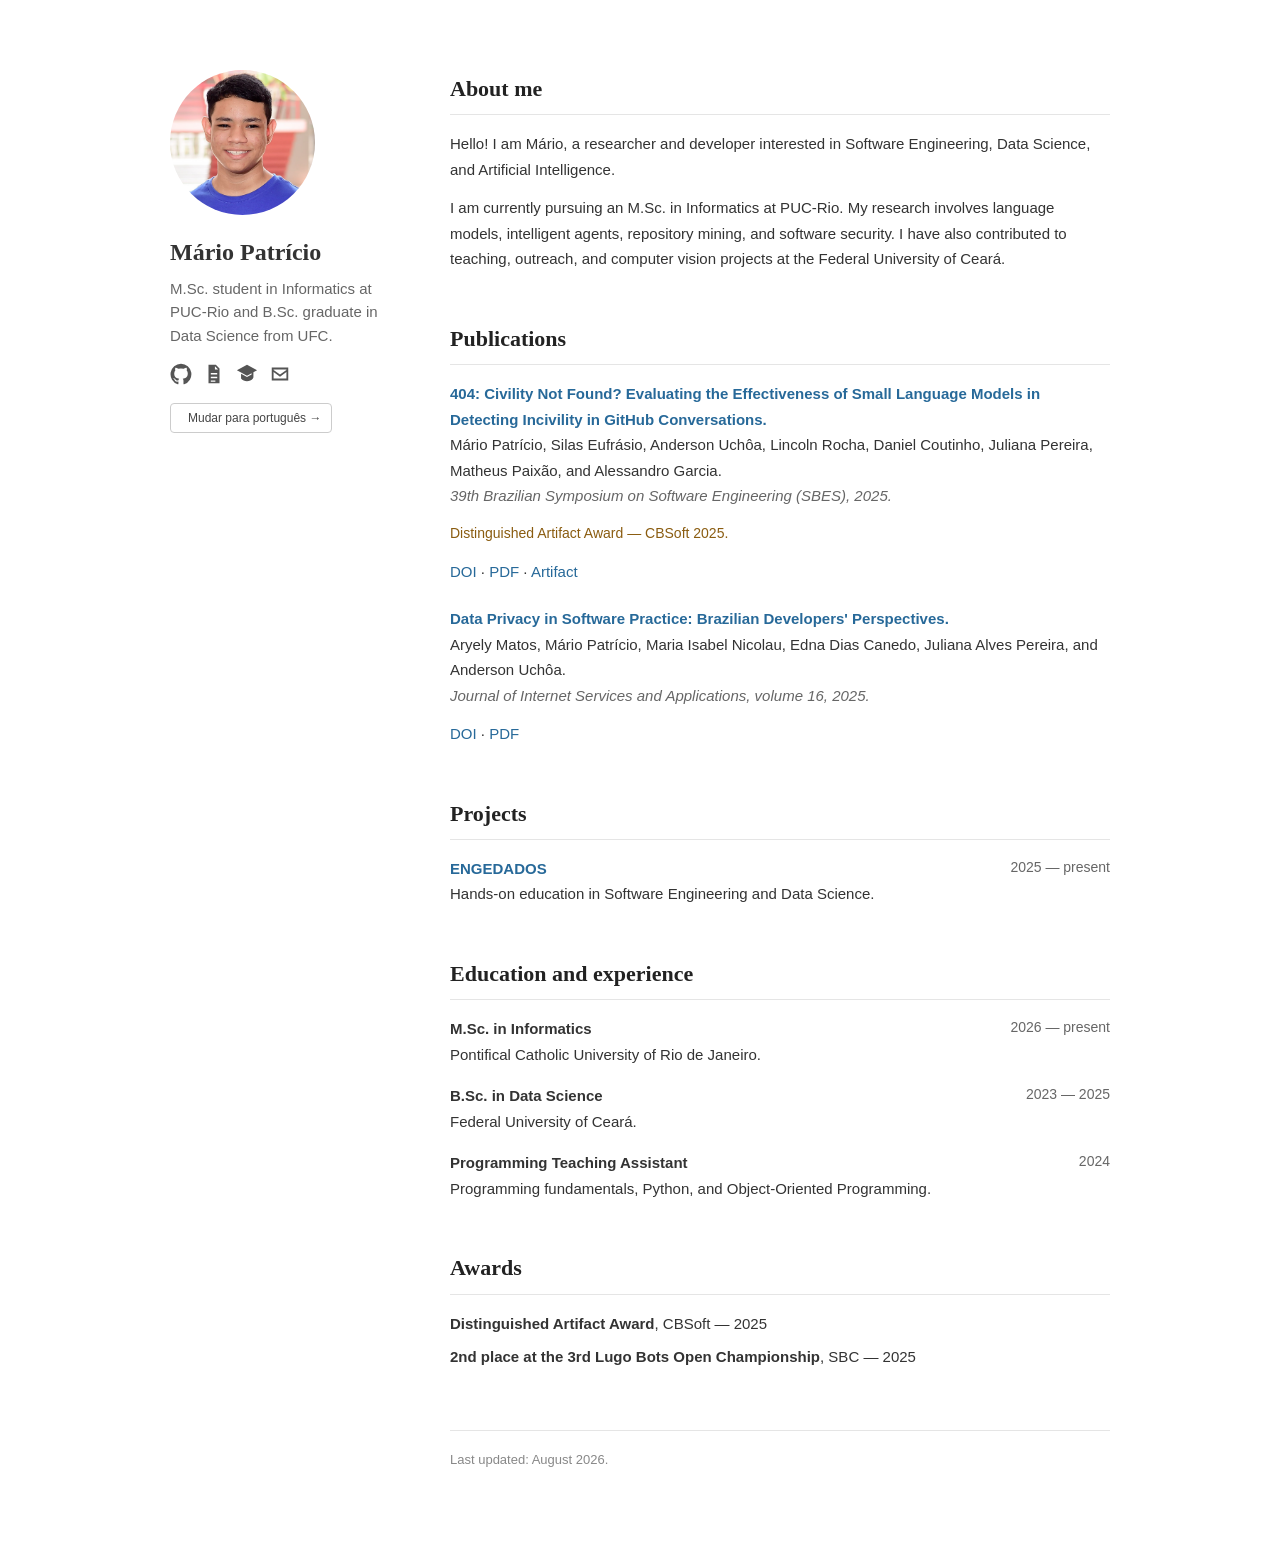
==== commit ed596724: "Remove PeacemakerBot and RECON.PAJE from projects Co-Authored-By: Claude Opus 5 <noreply@anthropic.c" ====
--- a/en/index.html
+++ b/en/index.html
@@ -4,4 +4,4 @@
 <main id="content"><section><h2>About me</h2><p>Hello! I am Mário, a researcher and developer interested in Software Engineering, Data Science, and Artificial Intelligence.</p><p>I am currently pursuing an M.Sc. in Informatics at PUC-Rio. My research involves language models, intelligent agents, repository mining, and software security. I have also contributed to teaching, outreach, and computer vision projects at the Federal University of Ceará.</p></section>
 <section><h2>Publications</h2><article class="item"><p><strong><a href="https://doi.org/10.5753/sbes.2025.9933" target="_blank" rel="noreferrer">404: Civility Not Found? Evaluating the Effectiveness of Small Language Models in Detecting Incivility in GitHub Conversations.</a></strong><br>Mário Patrício, Silas Eufrásio, Anderson Uchôa, Lincoln Rocha, Daniel Coutinho, Juliana Pereira, Matheus Paixão, and Alessandro Garcia.<br><em>39th Brazilian Symposium on Software Engineering (SBES), 2025.</em></p><p class="note">Distinguished Artifact Award — CBSoft 2025.</p><p class="links"><a href="https://doi.org/10.5753/sbes.2025.9933" target="_blank" rel="noreferrer">DOI</a> · <a href="https://sol.sbc.org.br/index.php/sbes/article/download/37008/36793" target="_blank" rel="noreferrer">PDF</a> · <a href="https://doi.org/10.5281/zenodo.16998718" target="_blank" rel="noreferrer">Artifact</a></p></article><article class="item"><p><strong><a href="https://doi.org/10.5753/jisa.2025.5302" target="_blank" rel="noreferrer">Data Privacy in Software Practice: Brazilian Developers' Perspectives.</a></strong><br>Aryely Matos, Mário Patrício, Maria Isabel Nicolau, Edna Dias Canedo, Juliana Alves Pereira, and Anderson Uchôa.<br><em>Journal of Internet Services and Applications, volume 16, 2025.</em></p><p class="links"><a href="https://doi.org/10.5753/jisa.2025.5302" target="_blank" rel="noreferrer">DOI</a> · <a href="https://journals-sol.sbc.org.br/index.php/jisa/article/download/5302/3267" target="_blank" rel="noreferrer">PDF</a></p></article></section>
 <section><h2>Projects</h2><ul class="entries"><li><strong><a href="https://github.com/ENGEDADOS" target="_blank" rel="noreferrer">ENGEDADOS</a></strong> <span>2025 — present</span><br>Hands-on education in Software Engineering and Data Science.</li></ul></section>
-<section><h2>Education and experience</h2><ul class="entries"><li><strong>M.Sc. in Informatics</strong> <span>2026 — present</span><br>Pontifical Catholic University of Rio de Janeiro.</li><li><strong>B.Sc. in Data Science</strong> <span>2023 — 2025</span><br>Federal University of Ceará.</li><li><strong>Programming Teaching Assistant</strong> <span>2024</span><br>Programming fundamentals, Python, and Object-Oriented Programming.</li></ul></section><section><h2>Awards</h2><ul class="entries compact"><li><strong>Distinguished Artifact Award</strong>, CBSoft — 2025</li><li><strong><a href="https://lugobots.ai/tournaments/2025/open/results" target="_blank" rel="noreferrer">2nd place at the 3rd Lugo Bots Open Championship</a></strong>, SBC — 2025</li></ul></section><footer>Last updated: August 2026.</footer></main></div></body></html>
+<section><h2>Education and experience</h2><ul class="entries"><li><strong>M.Sc. in Informatics</strong> <span>2026 — present</span><br>Pontifical Catholic University of Rio de Janeiro.</li><li><strong>B.Sc. in Data Science</strong> <span>2023 — 2025</span><br>Federal University of Ceará.</li><li><strong>Programming Teaching Assistant</strong> <span>2024</span><br>Programming fundamentals, Python, and Object-Oriented Programming.</li></ul></section><section><h2>Awards</h2><ul class="entries compact"><li><strong>Distinguished Artifact Award</strong>, CBSoft — 2025</li><li><strong>2nd place at the 3rd Lugo Bots Open Championship</strong>, SBC — 2025</li></ul></section><footer>Last updated: August 2026.</footer></main></div></body></html>
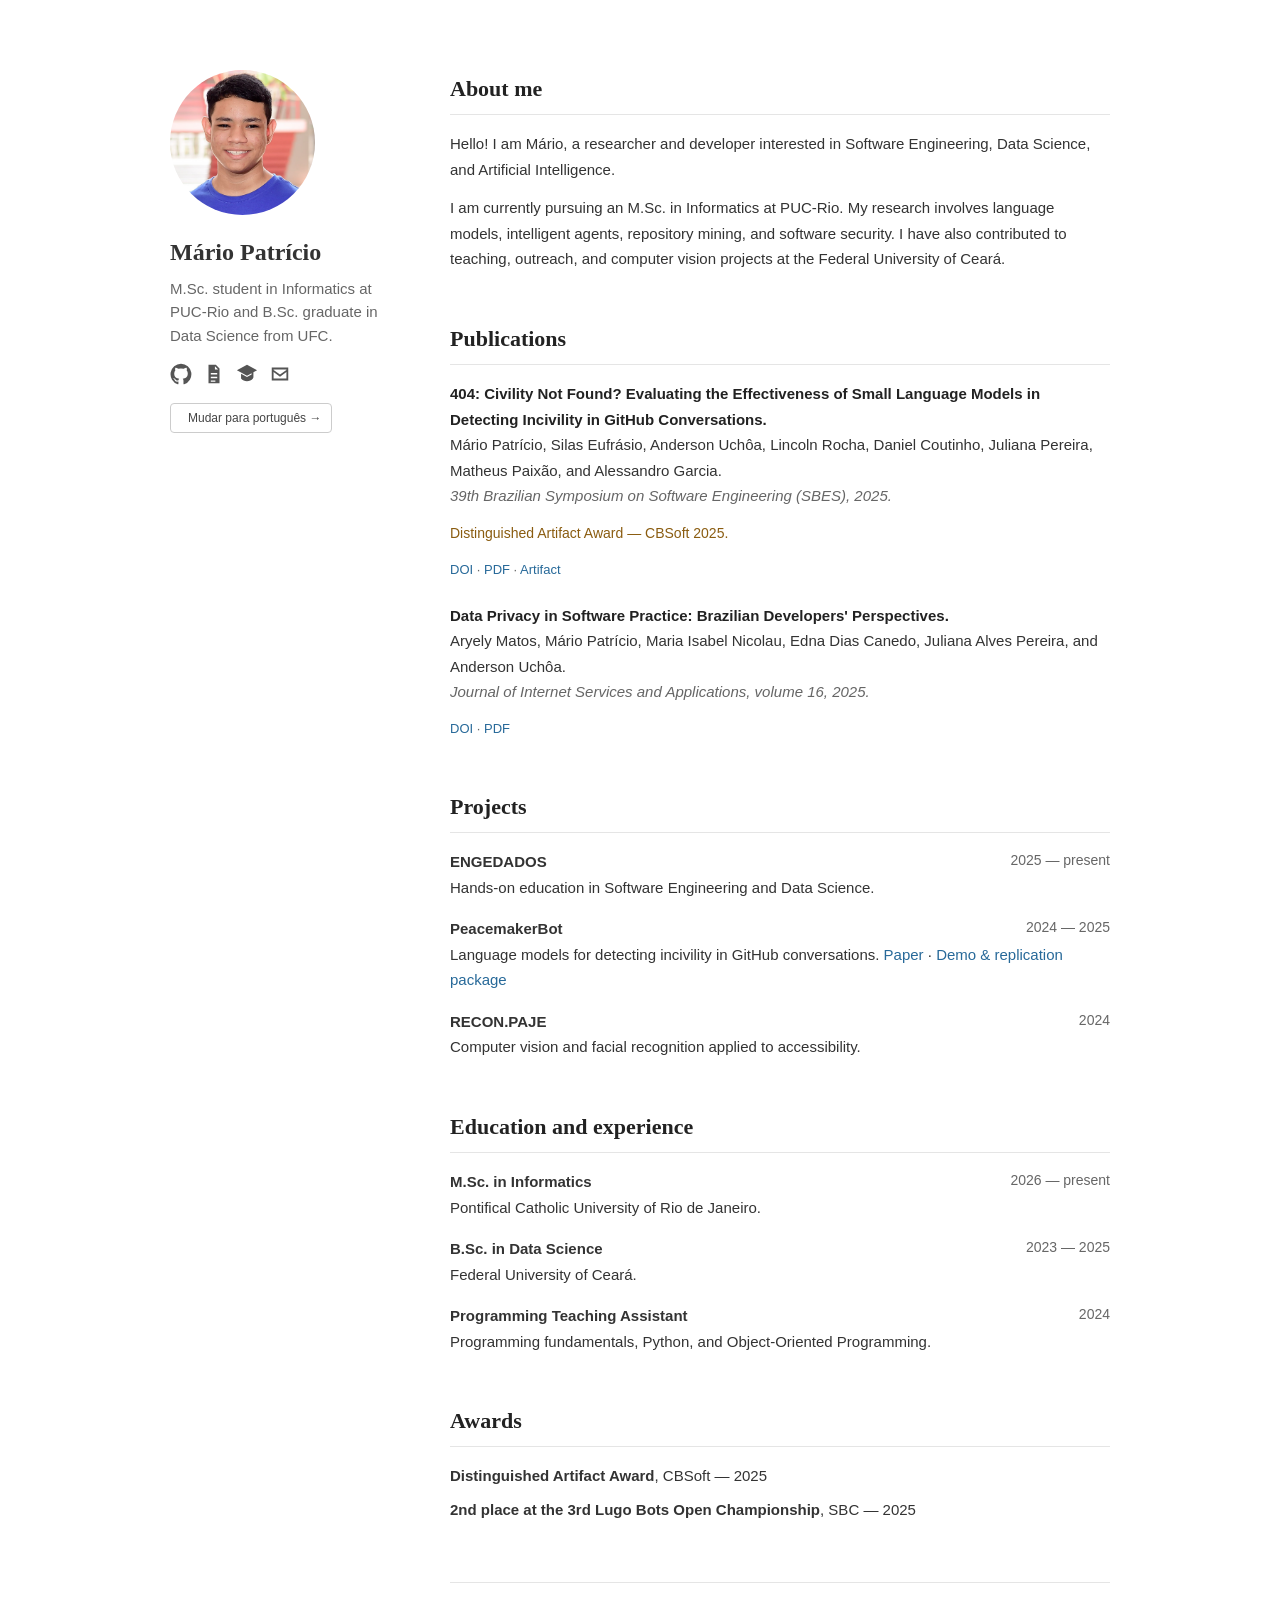
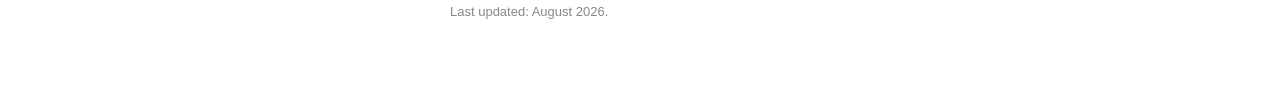
==== commit 0f62118c: "Add links to publications and projects Co-Authored-By: Claude Opus 5 <noreply@anthropic.com>" ====
--- a/en/index.html
+++ b/en/index.html
@@ -3,5 +3,5 @@
 <nav class="social-links" aria-label="Contact and profiles"><a href="https://github.com/MarioJOP" target="_blank" rel="noreferrer" title="GitHub" aria-label="GitHub"><svg viewBox="0 0 24 24" aria-hidden="true"><path d="M12 .7a11.5 11.5 0 0 0-3.6 22.4c.6.1.8-.2.8-.6v-2.2c-3.3.7-4-1.4-4-1.4-.5-1.4-1.3-1.7-1.3-1.7-1.1-.7.1-.7.1-.7 1.2.1 1.8 1.2 1.8 1.2 1.1 1.8 2.8 1.3 3.5 1 .1-.8.4-1.3.8-1.6-2.7-.3-5.5-1.3-5.5-5.7 0-1.3.5-2.3 1.2-3.1-.1-.3-.5-1.6.1-3.1 0 0 1-.3 3.2 1.2a11 11 0 0 1 5.8 0c2.2-1.5 3.2-1.2 3.2-1.2.6 1.5.2 2.8.1 3.1.8.8 1.2 1.8 1.2 3.1 0 4.4-2.8 5.4-5.5 5.7.4.4.8 1.1.8 2.2v3.2c0 .4.2.7.8.6A11.5 11.5 0 0 0 12 .7Z"/></svg></a><a href="http://lattes.cnpq.br/2227344571389690" target="_blank" rel="noreferrer" title="Lattes CV" aria-label="Lattes CV"><svg viewBox="0 0 24 24" aria-hidden="true"><path d="M6 2h8l4 4v16H6V2Zm7 1.5V7h3.5L13 3.5ZM8.5 11v1.5h7V11h-7Zm0 4v1.5h7V15h-7Zm0 4v1.5h5V19h-5Z"/></svg></a><a href="https://scholar.google.com.br/citations?user=o0-w3YAAAAAJ&amp;hl=en" target="_blank" rel="noreferrer" title="Google Scholar" aria-label="Google Scholar"><svg viewBox="0 0 24 24" aria-hidden="true"><path d="m12 2 11 6-4 2.2V16h-2v-4.7L12 14 1 8l11-6Zm-6.5 9.8L12 15.3l6.5-3.5V17c-1.7 2-3.9 3-6.5 3s-4.8-1-6.5-3v-5.2Z"/></svg></a><a href="mailto:mariopatricio599@gmail.com" title="Email" aria-label="Send email"><svg viewBox="0 0 24 24" aria-hidden="true"><path d="M3 5h18v14H3V5Zm2 2v.5l7 5 7-5V7H5Zm14 10V9.9l-7 5-7-5V17h14Z"/></svg></a></nav><a class="language" href="../index.html" lang="pt-BR">Versão em português</a></aside>
 <main id="content"><section><h2>About me</h2><p>Hello! I am Mário, a researcher and developer interested in Software Engineering, Data Science, and Artificial Intelligence.</p><p>I am currently pursuing an M.Sc. in Informatics at PUC-Rio. My research involves language models, intelligent agents, repository mining, and software security. I have also contributed to teaching, outreach, and computer vision projects at the Federal University of Ceará.</p></section>
 <section><h2>Publications</h2><article class="item"><p><strong><a href="https://doi.org/10.5753/sbes.2025.9933" target="_blank" rel="noreferrer">404: Civility Not Found? Evaluating the Effectiveness of Small Language Models in Detecting Incivility in GitHub Conversations.</a></strong><br>Mário Patrício, Silas Eufrásio, Anderson Uchôa, Lincoln Rocha, Daniel Coutinho, Juliana Pereira, Matheus Paixão, and Alessandro Garcia.<br><em>39th Brazilian Symposium on Software Engineering (SBES), 2025.</em></p><p class="note">Distinguished Artifact Award — CBSoft 2025.</p><p class="links"><a href="https://doi.org/10.5753/sbes.2025.9933" target="_blank" rel="noreferrer">DOI</a> · <a href="https://sol.sbc.org.br/index.php/sbes/article/download/37008/36793" target="_blank" rel="noreferrer">PDF</a> · <a href="https://doi.org/10.5281/zenodo.16998718" target="_blank" rel="noreferrer">Artifact</a></p></article><article class="item"><p><strong><a href="https://doi.org/10.5753/jisa.2025.5302" target="_blank" rel="noreferrer">Data Privacy in Software Practice: Brazilian Developers' Perspectives.</a></strong><br>Aryely Matos, Mário Patrício, Maria Isabel Nicolau, Edna Dias Canedo, Juliana Alves Pereira, and Anderson Uchôa.<br><em>Journal of Internet Services and Applications, volume 16, 2025.</em></p><p class="links"><a href="https://doi.org/10.5753/jisa.2025.5302" target="_blank" rel="noreferrer">DOI</a> · <a href="https://journals-sol.sbc.org.br/index.php/jisa/article/download/5302/3267" target="_blank" rel="noreferrer">PDF</a></p></article></section>
-<section><h2>Projects</h2><ul class="entries"><li><strong><a href="https://github.com/ENGEDADOS" target="_blank" rel="noreferrer">ENGEDADOS</a></strong> <span>2025 — present</span><br>Hands-on education in Software Engineering and Data Science.</li></ul></section>
+<section><h2>Projects</h2><ul class="entries"><li><strong><a href="https://github.com/ENGEDADOS" target="_blank" rel="noreferrer">ENGEDADOS</a></strong> <span>2025 — present</span><br>Hands-on education in Software Engineering and Data Science.</li><li><strong><a href="https://doi.org/10.5753/sbes.2025.10983" target="_blank" rel="noreferrer">PeacemakerBot</a></strong> <span>2024 — 2025</span><br>Language models for detecting incivility in GitHub conversations. <a href="https://doi.org/10.5753/sbes.2025.10983" target="_blank" rel="noreferrer">Paper</a> · <a href="https://doi.org/10.5281/zenodo.15485535" target="_blank" rel="noreferrer">Demo & replication package</a></li><li><strong><a href="https://universe.roboflow.com/reconpaje/recon.paje" target="_blank" rel="noreferrer">RECON.PAJE</a></strong> <span>2024</span><br>Computer vision and facial recognition applied to accessibility.</li></ul></section>
 <section><h2>Education and experience</h2><ul class="entries"><li><strong>M.Sc. in Informatics</strong> <span>2026 — present</span><br>Pontifical Catholic University of Rio de Janeiro.</li><li><strong>B.Sc. in Data Science</strong> <span>2023 — 2025</span><br>Federal University of Ceará.</li><li><strong>Programming Teaching Assistant</strong> <span>2024</span><br>Programming fundamentals, Python, and Object-Oriented Programming.</li></ul></section><section><h2>Awards</h2><ul class="entries compact"><li><strong>Distinguished Artifact Award</strong>, CBSoft — 2025</li><li><strong>2nd place at the 3rd Lugo Bots Open Championship</strong>, SBC — 2025</li></ul></section><footer>Last updated: August 2026.</footer></main></div></body></html>
--- a/styles.css
+++ b/styles.css
@@ -1 +1 @@
-:root{--text:#333;--muted:#666;--line:#e5e5e5;--link:#276999}*{box-sizing:border-box}body{margin:0;background:#fff;color:var(--text);font-family:-apple-system,BlinkMacSystemFont,"Segoe UI",Arial,sans-serif;font-size:15px;line-height:1.7}a{color:var(--link);text-decoration:none}a:hover{text-decoration:underline}.skip-link{position:absolute;left:-9999px}.skip-link:focus{left:1rem;top:1rem;background:#fff;padding:.5rem}.page{width:min(940px,calc(100% - 40px));margin:70px auto;display:grid;grid-template-columns:210px 1fr;gap:70px;align-items:start}.profile{position:sticky;top:50px}.profile>img{content:url("data/JER_8823_corte.jpg");display:block;width:145px;height:145px;border-radius:50%;object-fit:cover;margin-bottom:22px}.profile h1{margin:0 0 10px;font-family:Georgia,"Times New Roman",serif;font-size:24px;line-height:1.25}.profile p{color:var(--muted);line-height:1.55;margin:0 0 16px}.social-links{display:flex;align-items:center;gap:11px}.social-links a{display:inline-flex;width:22px;height:22px;color:#555}.social-links a:hover{color:var(--link);text-decoration:none}.social-links svg{width:100%;height:100%;fill:currentColor}.language{display:inline-flex;align-items:center;gap:7px;margin-top:18px;padding:7px 10px;border:1px solid #ccc;border-radius:4px;background:#fff;color:#444;font-size:0;line-height:1.2;cursor:pointer}.language::after{content:"Switch to English  →";font-size:12px;font-weight:500}.language:hover{border-color:var(--link);color:var(--link);background:#f8fafb;text-decoration:none}.language:focus-visible{outline:2px solid var(--link);outline-offset:2px}html[lang="en"] .language::after{content:"Mudar para português  →"}main{min-width:0}section{margin-bottom:48px}h2{margin:0 0 16px;padding-bottom:7px;border-bottom:1px solid var(--line);font-family:Georgia,"Times New Roman",serif;font-size:22px;color:#222}p{margin:0 0 13px}.item{margin-bottom:22px}.item strong{color:#222}.item em{color:var(--muted)}.note{color:#8a5c10;font-size:14px}ul{margin:0;padding-left:20px}li{margin-bottom:13px}.entries{list-style:none;padding:0}.entries li{margin-bottom:16px}.entries span{float:right;color:var(--muted);font-size:14px}.entries.compact li{margin-bottom:8px}footer{margin-top:60px;padding-top:18px;border-top:1px solid var(--line);color:#888;font-size:13px}@media(max-width:700px){.page{margin:35px auto;grid-template-columns:1fr;gap:45px}.profile{position:static}.profile>img{width:120px;height:120px}}@media(max-width:430px){.page{width:min(100% - 28px,940px)}.entries span{float:none;display:block}}
+:root{--text:#333;--muted:#666;--line:#e5e5e5;--link:#276999}*{box-sizing:border-box}body{margin:0;background:#fff;color:var(--text);font-family:-apple-system,BlinkMacSystemFont,"Segoe UI",Arial,sans-serif;font-size:15px;line-height:1.7}a{color:var(--link);text-decoration:none}a:hover{text-decoration:underline}.skip-link{position:absolute;left:-9999px}.skip-link:focus{left:1rem;top:1rem;background:#fff;padding:.5rem}.page{width:min(940px,calc(100% - 40px));margin:70px auto;display:grid;grid-template-columns:210px 1fr;gap:70px;align-items:start}.profile{position:sticky;top:50px}.profile>img{content:url("data/JER_8823_corte.jpg");display:block;width:145px;height:145px;border-radius:50%;object-fit:cover;margin-bottom:22px}.profile h1{margin:0 0 10px;font-family:Georgia,"Times New Roman",serif;font-size:24px;line-height:1.25}.profile p{color:var(--muted);line-height:1.55;margin:0 0 16px}.social-links{display:flex;align-items:center;gap:11px}.social-links a{display:inline-flex;width:22px;height:22px;color:#555}.social-links a:hover{color:var(--link);text-decoration:none}.social-links svg{width:100%;height:100%;fill:currentColor}.language{display:inline-flex;align-items:center;gap:7px;margin-top:18px;padding:7px 10px;border:1px solid #ccc;border-radius:4px;background:#fff;color:#444;font-size:0;line-height:1.2;cursor:pointer}.language::after{content:"Switch to English  →";font-size:12px;font-weight:500}.language:hover{border-color:var(--link);color:var(--link);background:#f8fafb;text-decoration:none}.language:focus-visible{outline:2px solid var(--link);outline-offset:2px}html[lang="en"] .language::after{content:"Mudar para português  →"}main{min-width:0}section{margin-bottom:48px}h2{margin:0 0 16px;padding-bottom:7px;border-bottom:1px solid var(--line);font-family:Georgia,"Times New Roman",serif;font-size:22px;color:#222}p{margin:0 0 13px}.item{margin-bottom:22px}.item strong{color:#222}.item em{color:var(--muted)}.note{color:#8a5c10;font-size:14px}.links{margin-top:4px;font-size:13px;color:var(--muted)}.item strong a{color:inherit}.entries strong a{color:inherit}ul{margin:0;padding-left:20px}li{margin-bottom:13px}.entries{list-style:none;padding:0}.entries li{margin-bottom:16px}.entries span{float:right;color:var(--muted);font-size:14px}.entries.compact li{margin-bottom:8px}footer{margin-top:60px;padding-top:18px;border-top:1px solid var(--line);color:#888;font-size:13px}@media(max-width:700px){.page{margin:35px auto;grid-template-columns:1fr;gap:45px}.profile{position:static}.profile>img{width:120px;height:120px}}@media(max-width:430px){.page{width:min(100% - 28px,940px)}.entries span{float:none;display:block}}
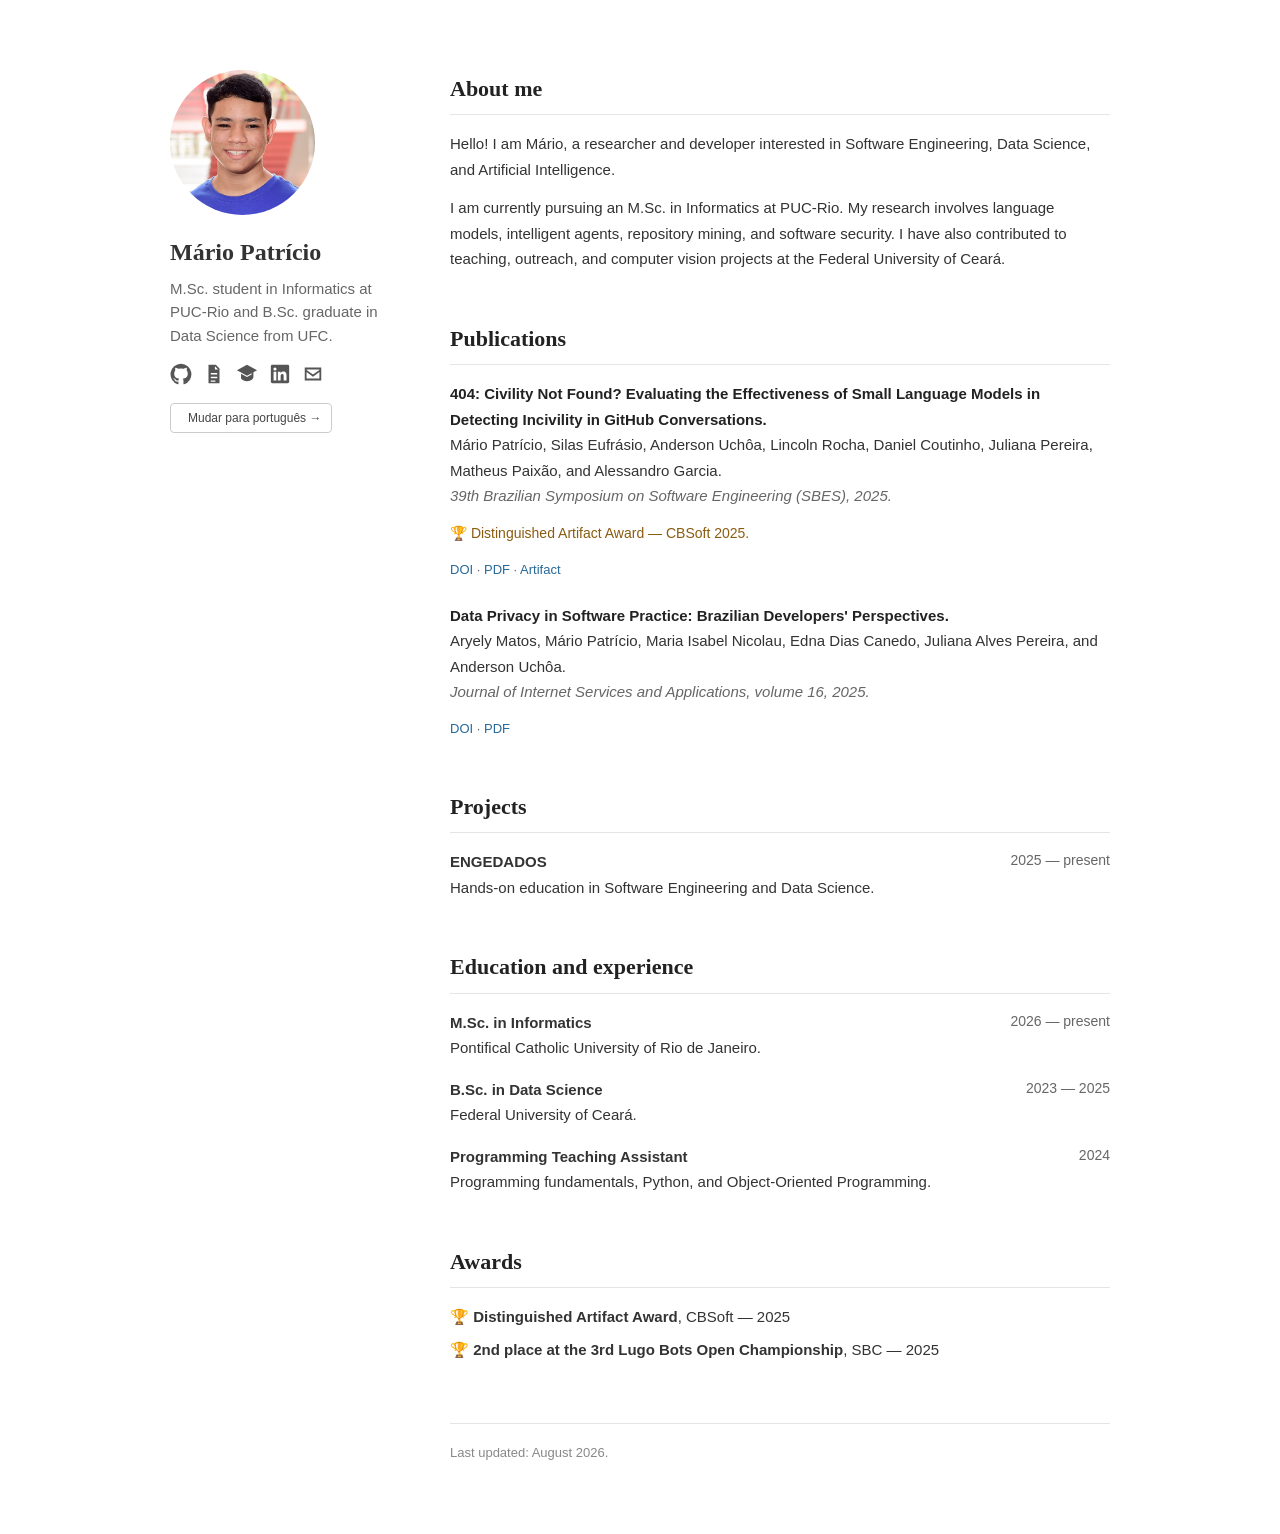
==== commit 08399740: "Reformat HTML and CSS with indentation No functional change: block-level elements on their own lines" ====
--- a/en/index.html
+++ b/en/index.html
@@ -1,7 +1,73 @@
-<!doctype html><html lang="en"><head><meta charset="UTF-8"><meta name="viewport" content="width=device-width,initial-scale=1"><meta name="description" content="Academic page of Mário Patrício — Software Engineering, Data Science, and Artificial Intelligence."><meta property="og:title" content="Mário Patrício"><meta property="og:description" content="Research in Software Engineering, Data Science, and Artificial Intelligence."><meta property="og:type" content="website"><meta property="og:image" content="https://avatars.githubusercontent.com/u/122322631?v=4"><title>Mário Patrício</title><link rel="stylesheet" href="../styles.css"></head><body>
-<a class="skip-link" href="#content">Skip to content</a><div class="page"><aside class="profile"><img src="https://avatars.githubusercontent.com/u/122322631?v=4" alt="Mário Patrício"><h1>Mário Patrício</h1><p>M.Sc. student in Informatics at PUC-Rio and B.Sc. graduate in Data Science from UFC.</p>
-<nav class="social-links" aria-label="Contact and profiles"><a href="https://github.com/MarioJOP" target="_blank" rel="noreferrer" title="GitHub" aria-label="GitHub"><svg viewBox="0 0 24 24" aria-hidden="true"><path d="M12 .7a11.5 11.5 0 0 0-3.6 22.4c.6.1.8-.2.8-.6v-2.2c-3.3.7-4-1.4-4-1.4-.5-1.4-1.3-1.7-1.3-1.7-1.1-.7.1-.7.1-.7 1.2.1 1.8 1.2 1.8 1.2 1.1 1.8 2.8 1.3 3.5 1 .1-.8.4-1.3.8-1.6-2.7-.3-5.5-1.3-5.5-5.7 0-1.3.5-2.3 1.2-3.1-.1-.3-.5-1.6.1-3.1 0 0 1-.3 3.2 1.2a11 11 0 0 1 5.8 0c2.2-1.5 3.2-1.2 3.2-1.2.6 1.5.2 2.8.1 3.1.8.8 1.2 1.8 1.2 3.1 0 4.4-2.8 5.4-5.5 5.7.4.4.8 1.1.8 2.2v3.2c0 .4.2.7.8.6A11.5 11.5 0 0 0 12 .7Z"/></svg></a><a href="http://lattes.cnpq.br/2227344571389690" target="_blank" rel="noreferrer" title="Lattes CV" aria-label="Lattes CV"><svg viewBox="0 0 24 24" aria-hidden="true"><path d="M6 2h8l4 4v16H6V2Zm7 1.5V7h3.5L13 3.5ZM8.5 11v1.5h7V11h-7Zm0 4v1.5h7V15h-7Zm0 4v1.5h5V19h-5Z"/></svg></a><a href="https://scholar.google.com.br/citations?user=o0-w3YAAAAAJ&amp;hl=en" target="_blank" rel="noreferrer" title="Google Scholar" aria-label="Google Scholar"><svg viewBox="0 0 24 24" aria-hidden="true"><path d="m12 2 11 6-4 2.2V16h-2v-4.7L12 14 1 8l11-6Zm-6.5 9.8L12 15.3l6.5-3.5V17c-1.7 2-3.9 3-6.5 3s-4.8-1-6.5-3v-5.2Z"/></svg></a><a href="mailto:mariopatricio599@gmail.com" title="Email" aria-label="Send email"><svg viewBox="0 0 24 24" aria-hidden="true"><path d="M3 5h18v14H3V5Zm2 2v.5l7 5 7-5V7H5Zm14 10V9.9l-7 5-7-5V17h14Z"/></svg></a></nav><a class="language" href="../index.html" lang="pt-BR">Versão em português</a></aside>
-<main id="content"><section><h2>About me</h2><p>Hello! I am Mário, a researcher and developer interested in Software Engineering, Data Science, and Artificial Intelligence.</p><p>I am currently pursuing an M.Sc. in Informatics at PUC-Rio. My research involves language models, intelligent agents, repository mining, and software security. I have also contributed to teaching, outreach, and computer vision projects at the Federal University of Ceará.</p></section>
-<section><h2>Publications</h2><article class="item"><p><strong><a href="https://doi.org/10.5753/sbes.2025.9933" target="_blank" rel="noreferrer">404: Civility Not Found? Evaluating the Effectiveness of Small Language Models in Detecting Incivility in GitHub Conversations.</a></strong><br>Mário Patrício, Silas Eufrásio, Anderson Uchôa, Lincoln Rocha, Daniel Coutinho, Juliana Pereira, Matheus Paixão, and Alessandro Garcia.<br><em>39th Brazilian Symposium on Software Engineering (SBES), 2025.</em></p><p class="note">Distinguished Artifact Award — CBSoft 2025.</p><p class="links"><a href="https://doi.org/10.5753/sbes.2025.9933" target="_blank" rel="noreferrer">DOI</a> · <a href="https://sol.sbc.org.br/index.php/sbes/article/download/37008/36793" target="_blank" rel="noreferrer">PDF</a> · <a href="https://doi.org/10.5281/zenodo.16998718" target="_blank" rel="noreferrer">Artifact</a></p></article><article class="item"><p><strong><a href="https://doi.org/10.5753/jisa.2025.5302" target="_blank" rel="noreferrer">Data Privacy in Software Practice: Brazilian Developers' Perspectives.</a></strong><br>Aryely Matos, Mário Patrício, Maria Isabel Nicolau, Edna Dias Canedo, Juliana Alves Pereira, and Anderson Uchôa.<br><em>Journal of Internet Services and Applications, volume 16, 2025.</em></p><p class="links"><a href="https://doi.org/10.5753/jisa.2025.5302" target="_blank" rel="noreferrer">DOI</a> · <a href="https://journals-sol.sbc.org.br/index.php/jisa/article/download/5302/3267" target="_blank" rel="noreferrer">PDF</a></p></article></section>
-<section><h2>Projects</h2><ul class="entries"><li><strong><a href="https://github.com/ENGEDADOS" target="_blank" rel="noreferrer">ENGEDADOS</a></strong> <span>2025 — present</span><br>Hands-on education in Software Engineering and Data Science.</li><li><strong><a href="https://doi.org/10.5753/sbes.2025.10983" target="_blank" rel="noreferrer">PeacemakerBot</a></strong> <span>2024 — 2025</span><br>Language models for detecting incivility in GitHub conversations. <a href="https://doi.org/10.5753/sbes.2025.10983" target="_blank" rel="noreferrer">Paper</a> · <a href="https://doi.org/10.5281/zenodo.15485535" target="_blank" rel="noreferrer">Demo & replication package</a></li><li><strong><a href="https://universe.roboflow.com/reconpaje/recon.paje" target="_blank" rel="noreferrer">RECON.PAJE</a></strong> <span>2024</span><br>Computer vision and facial recognition applied to accessibility.</li></ul></section>
-<section><h2>Education and experience</h2><ul class="entries"><li><strong>M.Sc. in Informatics</strong> <span>2026 — present</span><br>Pontifical Catholic University of Rio de Janeiro.</li><li><strong>B.Sc. in Data Science</strong> <span>2023 — 2025</span><br>Federal University of Ceará.</li><li><strong>Programming Teaching Assistant</strong> <span>2024</span><br>Programming fundamentals, Python, and Object-Oriented Programming.</li></ul></section><section><h2>Awards</h2><ul class="entries compact"><li><strong>Distinguished Artifact Award</strong>, CBSoft — 2025</li><li><strong>2nd place at the 3rd Lugo Bots Open Championship</strong>, SBC — 2025</li></ul></section><footer>Last updated: August 2026.</footer></main></div></body></html>
+<!doctype html>
+<html lang="en">
+  <head>
+    <meta charset="UTF-8">
+    <meta name="viewport" content="width=device-width,initial-scale=1">
+    <meta name="description" content="Academic page of Mário Patrício — Software Engineering, Data Science, and Artificial Intelligence.">
+    <meta property="og:title" content="Mário Patrício">
+    <meta property="og:description" content="Research in Software Engineering, Data Science, and Artificial Intelligence.">
+    <meta property="og:type" content="website">
+    <meta property="og:image" content="https://avatars.githubusercontent.com/u/122322631?v=4">
+    <title>Mário Patrício</title>
+    <link rel="stylesheet" href="../styles.css">
+  </head>
+  <body>
+    <a class="skip-link" href="#content">Skip to content</a>
+    <div class="page">
+      <aside class="profile">
+        <img src="https://avatars.githubusercontent.com/u/122322631?v=4" alt="Mário Patrício">
+        <h1>Mário Patrício</h1>
+        <p>M.Sc. student in Informatics at PUC-Rio and B.Sc. graduate in Data Science from UFC.</p>
+        <nav class="social-links" aria-label="Contact and profiles">
+          <a href="https://github.com/MarioJOP" target="_blank" rel="noreferrer" title="GitHub" aria-label="GitHub"><svg viewBox="0 0 24 24" aria-hidden="true"><path d="M12 .7a11.5 11.5 0 0 0-3.6 22.4c.6.1.8-.2.8-.6v-2.2c-3.3.7-4-1.4-4-1.4-.5-1.4-1.3-1.7-1.3-1.7-1.1-.7.1-.7.1-.7 1.2.1 1.8 1.2 1.8 1.2 1.1 1.8 2.8 1.3 3.5 1 .1-.8.4-1.3.8-1.6-2.7-.3-5.5-1.3-5.5-5.7 0-1.3.5-2.3 1.2-3.1-.1-.3-.5-1.6.1-3.1 0 0 1-.3 3.2 1.2a11 11 0 0 1 5.8 0c2.2-1.5 3.2-1.2 3.2-1.2.6 1.5.2 2.8.1 3.1.8.8 1.2 1.8 1.2 3.1 0 4.4-2.8 5.4-5.5 5.7.4.4.8 1.1.8 2.2v3.2c0 .4.2.7.8.6A11.5 11.5 0 0 0 12 .7Z"/></svg></a>
+          <a href="http://lattes.cnpq.br/2227344571389690" target="_blank" rel="noreferrer" title="Lattes CV" aria-label="Lattes CV"><svg viewBox="0 0 24 24" aria-hidden="true"><path d="M6 2h8l4 4v16H6V2Zm7 1.5V7h3.5L13 3.5ZM8.5 11v1.5h7V11h-7Zm0 4v1.5h7V15h-7Zm0 4v1.5h5V19h-5Z"/></svg></a>
+          <a href="https://scholar.google.com.br/citations?user=o0-w3YAAAAAJ&amp;hl=en" target="_blank" rel="noreferrer" title="Google Scholar" aria-label="Google Scholar"><svg viewBox="0 0 24 24" aria-hidden="true"><path d="m12 2 11 6-4 2.2V16h-2v-4.7L12 14 1 8l11-6Zm-6.5 9.8L12 15.3l6.5-3.5V17c-1.7 2-3.9 3-6.5 3s-4.8-1-6.5-3v-5.2Z"/></svg></a>
+          <a href="https://www.linkedin.com/in/marioopj47852/" target="_blank" rel="noreferrer" title="LinkedIn" aria-label="LinkedIn"><svg viewBox="0 0 24 24" aria-hidden="true"><path d="M20.4 2H3.6A1.6 1.6 0 0 0 2 3.6v16.8A1.6 1.6 0 0 0 3.6 22h16.8a1.6 1.6 0 0 0 1.6-1.6V3.6A1.6 1.6 0 0 0 20.4 2ZM8 19H5V9.5h3V19ZM6.5 8.2a1.7 1.7 0 1 1 0-3.4 1.7 1.7 0 0 1 0 3.4ZM19 19h-3v-4.6c0-1.1 0-2.5-1.5-2.5S12.7 13 12.7 14.3V19h-3V9.5h2.9v1.3h.1a3.2 3.2 0 0 1 2.8-1.5c3 0 3.6 2 3.6 4.5V19Z"/></svg></a>
+          <a href="mailto:mariopatricio599@gmail.com" title="Email" aria-label="Send email"><svg viewBox="0 0 24 24" aria-hidden="true"><path d="M3 5h18v14H3V5Zm2 2v.5l7 5 7-5V7H5Zm14 10V9.9l-7 5-7-5V17h14Z"/></svg></a>
+        </nav>
+        <a class="language" href="../index.html" lang="pt-BR">Versão em português</a>
+      </aside>
+      <main id="content">
+        <section>
+          <h2>About me</h2>
+          <p>Hello! I am Mário, a researcher and developer interested in Software Engineering, Data Science, and Artificial Intelligence.</p>
+          <p>I am currently pursuing an M.Sc. in Informatics at PUC-Rio. My research involves language models, intelligent agents, repository mining, and software security. I have also contributed to teaching, outreach, and computer vision projects at the Federal University of Ceará.</p>
+        </section>
+        <section>
+          <h2>Publications</h2>
+          <article class="item">
+            <p><strong><a href="https://doi.org/10.5753/sbes.2025.9933" target="_blank" rel="noreferrer">404: Civility Not Found? Evaluating the Effectiveness of Small Language Models in Detecting Incivility in GitHub Conversations.</a></strong><br>Mário Patrício, Silas Eufrásio, Anderson Uchôa, Lincoln Rocha, Daniel Coutinho, Juliana Pereira, Matheus Paixão, and Alessandro Garcia.<br><em>39th Brazilian Symposium on Software Engineering (SBES), 2025.</em></p>
+            <p class="note">🏆 Distinguished Artifact Award — CBSoft 2025.</p>
+            <p class="links"><a href="https://doi.org/10.5753/sbes.2025.9933" target="_blank" rel="noreferrer">DOI</a> · <a href="https://sol.sbc.org.br/index.php/sbes/article/download/37008/36793" target="_blank" rel="noreferrer">PDF</a> · <a href="https://doi.org/10.5281/zenodo.16998718" target="_blank" rel="noreferrer">Artifact</a></p>
+          </article>
+          <article class="item">
+            <p><strong><a href="https://doi.org/10.5753/jisa.2025.5302" target="_blank" rel="noreferrer">Data Privacy in Software Practice: Brazilian Developers' Perspectives.</a></strong><br>Aryely Matos, Mário Patrício, Maria Isabel Nicolau, Edna Dias Canedo, Juliana Alves Pereira, and Anderson Uchôa.<br><em>Journal of Internet Services and Applications, volume 16, 2025.</em></p>
+            <p class="links"><a href="https://doi.org/10.5753/jisa.2025.5302" target="_blank" rel="noreferrer">DOI</a> · <a href="https://journals-sol.sbc.org.br/index.php/jisa/article/download/5302/3267" target="_blank" rel="noreferrer">PDF</a></p>
+          </article>
+        </section>
+        <section>
+          <h2>Projects</h2>
+          <ul class="entries">
+            <li><strong><a href="https://github.com/ENGEDADOS" target="_blank" rel="noreferrer">ENGEDADOS</a></strong> <span>2025 — present</span><br>Hands-on education in Software Engineering and Data Science.</li>
+          </ul>
+        </section>
+        <section>
+          <h2>Education and experience</h2>
+          <ul class="entries">
+            <li><strong>M.Sc. in Informatics</strong> <span>2026 — present</span><br>Pontifical Catholic University of Rio de Janeiro.</li>
+            <li><strong>B.Sc. in Data Science</strong> <span>2023 — 2025</span><br>Federal University of Ceará.</li>
+            <li><strong>Programming Teaching Assistant</strong> <span>2024</span><br>Programming fundamentals, Python, and Object-Oriented Programming.</li>
+          </ul>
+        </section>
+        <section>
+          <h2>Awards</h2>
+          <ul class="entries compact">
+            <li>🏆 <strong>Distinguished Artifact Award</strong>, CBSoft — 2025</li>
+            <li>🏆 <strong><a href="https://lugobots.ai/tournaments/2025/open/results" target="_blank" rel="noreferrer">2nd place at the 3rd Lugo Bots Open Championship</a></strong>, SBC — 2025</li>
+          </ul>
+        </section>
+        <footer>Last updated: August 2026.</footer>
+      </main>
+    </div>
+  </body>
+</html>
--- a/styles.css
+++ b/styles.css
@@ -1 +1,211 @@
-:root{--text:#333;--muted:#666;--line:#e5e5e5;--link:#276999}*{box-sizing:border-box}body{margin:0;background:#fff;color:var(--text);font-family:-apple-system,BlinkMacSystemFont,"Segoe UI",Arial,sans-serif;font-size:15px;line-height:1.7}a{color:var(--link);text-decoration:none}a:hover{text-decoration:underline}.skip-link{position:absolute;left:-9999px}.skip-link:focus{left:1rem;top:1rem;background:#fff;padding:.5rem}.page{width:min(940px,calc(100% - 40px));margin:70px auto;display:grid;grid-template-columns:210px 1fr;gap:70px;align-items:start}.profile{position:sticky;top:50px}.profile>img{content:url("data/JER_8823_corte.jpg");display:block;width:145px;height:145px;border-radius:50%;object-fit:cover;margin-bottom:22px}.profile h1{margin:0 0 10px;font-family:Georgia,"Times New Roman",serif;font-size:24px;line-height:1.25}.profile p{color:var(--muted);line-height:1.55;margin:0 0 16px}.social-links{display:flex;align-items:center;gap:11px}.social-links a{display:inline-flex;width:22px;height:22px;color:#555}.social-links a:hover{color:var(--link);text-decoration:none}.social-links svg{width:100%;height:100%;fill:currentColor}.language{display:inline-flex;align-items:center;gap:7px;margin-top:18px;padding:7px 10px;border:1px solid #ccc;border-radius:4px;background:#fff;color:#444;font-size:0;line-height:1.2;cursor:pointer}.language::after{content:"Switch to English  →";font-size:12px;font-weight:500}.language:hover{border-color:var(--link);color:var(--link);background:#f8fafb;text-decoration:none}.language:focus-visible{outline:2px solid var(--link);outline-offset:2px}html[lang="en"] .language::after{content:"Mudar para português  →"}main{min-width:0}section{margin-bottom:48px}h2{margin:0 0 16px;padding-bottom:7px;border-bottom:1px solid var(--line);font-family:Georgia,"Times New Roman",serif;font-size:22px;color:#222}p{margin:0 0 13px}.item{margin-bottom:22px}.item strong{color:#222}.item em{color:var(--muted)}.note{color:#8a5c10;font-size:14px}.links{margin-top:4px;font-size:13px;color:var(--muted)}.item strong a{color:inherit}.entries strong a{color:inherit}ul{margin:0;padding-left:20px}li{margin-bottom:13px}.entries{list-style:none;padding:0}.entries li{margin-bottom:16px}.entries span{float:right;color:var(--muted);font-size:14px}.entries.compact li{margin-bottom:8px}footer{margin-top:60px;padding-top:18px;border-top:1px solid var(--line);color:#888;font-size:13px}@media(max-width:700px){.page{margin:35px auto;grid-template-columns:1fr;gap:45px}.profile{position:static}.profile>img{width:120px;height:120px}}@media(max-width:430px){.page{width:min(100% - 28px,940px)}.entries span{float:none;display:block}}
+:root {
+  --text: #333;
+  --muted: #666;
+  --line: #e5e5e5;
+  --link: #276999;
+}
+* {
+  box-sizing: border-box;
+}
+body {
+  margin: 0;
+  background: #fff;
+  color: var(--text);
+  font-family: -apple-system, BlinkMacSystemFont, "Segoe UI", Arial, sans-serif;
+  font-size: 15px;
+  line-height: 1.7;
+}
+a {
+  color: var(--link);
+  text-decoration: none;
+}
+a:hover {
+  text-decoration: underline;
+}
+.skip-link {
+  position: absolute;
+  left: -9999px;
+}
+.skip-link:focus {
+  left: 1rem;
+  top: 1rem;
+  background: #fff;
+  padding: 0.5rem;
+}
+.page {
+  width: min(940px, calc(100% - 40px));
+  margin: 70px auto;
+  display: grid;
+  grid-template-columns: 210px 1fr;
+  gap: 70px;
+  align-items: start;
+}
+.profile {
+  position: sticky;
+  top: 50px;
+}
+.profile > img {
+  content: url("data/JER_8823_corte.jpg");
+  display: block;
+  width: 145px;
+  height: 145px;
+  border-radius: 50%;
+  object-fit: cover;
+  margin-bottom: 22px;
+}
+.profile h1 {
+  margin: 0 0 10px;
+  font-family: Georgia, "Times New Roman", serif;
+  font-size: 24px;
+  line-height: 1.25;
+}
+.profile p {
+  color: var(--muted);
+  line-height: 1.55;
+  margin: 0 0 16px;
+}
+.social-links {
+  display: flex;
+  align-items: center;
+  gap: 11px;
+}
+.social-links a {
+  display: inline-flex;
+  width: 22px;
+  height: 22px;
+  color: #555;
+}
+.social-links a:hover {
+  color: var(--link);
+  text-decoration: none;
+}
+.social-links svg {
+  width: 100%;
+  height: 100%;
+  fill: currentColor;
+}
+.language {
+  display: inline-flex;
+  align-items: center;
+  gap: 7px;
+  margin-top: 18px;
+  padding: 7px 10px;
+  border: 1px solid #ccc;
+  border-radius: 4px;
+  background: #fff;
+  color: #444;
+  font-size: 0;
+  line-height: 1.2;
+  cursor: pointer;
+}
+.language::after {
+  content: "Switch to English  →";
+  font-size: 12px;
+  font-weight: 500;
+}
+.language:hover {
+  border-color: var(--link);
+  color: var(--link);
+  background: #f8fafb;
+  text-decoration: none;
+}
+.language:focus-visible {
+  outline: 2px solid var(--link);
+  outline-offset: 2px;
+}
+html[lang="en"] .language::after {
+  content: "Mudar para português  →";
+}
+main {
+  min-width: 0;
+}
+section {
+  margin-bottom: 48px;
+}
+h2 {
+  margin: 0 0 16px;
+  padding-bottom: 7px;
+  border-bottom: 1px solid var(--line);
+  font-family: Georgia, "Times New Roman", serif;
+  font-size: 22px;
+  color: #222;
+}
+p {
+  margin: 0 0 13px;
+}
+.item {
+  margin-bottom: 22px;
+}
+.item strong {
+  color: #222;
+}
+.item em {
+  color: var(--muted);
+}
+.note {
+  color: #8a5c10;
+  font-size: 14px;
+}
+.links {
+  margin-top: 4px;
+  font-size: 13px;
+  color: var(--muted);
+}
+.item strong a {
+  color: inherit;
+}
+.entries strong a {
+  color: inherit;
+}
+ul {
+  margin: 0;
+  padding-left: 20px;
+}
+li {
+  margin-bottom: 13px;
+}
+.entries {
+  list-style: none;
+  padding: 0;
+}
+.entries li {
+  margin-bottom: 16px;
+}
+.entries span {
+  float: right;
+  color: var(--muted);
+  font-size: 14px;
+}
+.entries.compact li {
+  margin-bottom: 8px;
+}
+footer {
+  margin-top: 60px;
+  padding-top: 18px;
+  border-top: 1px solid var(--line);
+  color: #888;
+  font-size: 13px;
+}
+@media (max-width: 700px) {
+  .page {
+    margin: 35px auto;
+    grid-template-columns: 1fr;
+    gap: 45px;
+  }
+  .profile {
+    position: static;
+  }
+  .profile > img {
+    width: 120px;
+    height: 120px;
+  }
+}
+@media (max-width: 430px) {
+  .page {
+    width: min(100% - 28px, 940px);
+  }
+  .entries span {
+    float: none;
+    display: block;
+  }
+}
